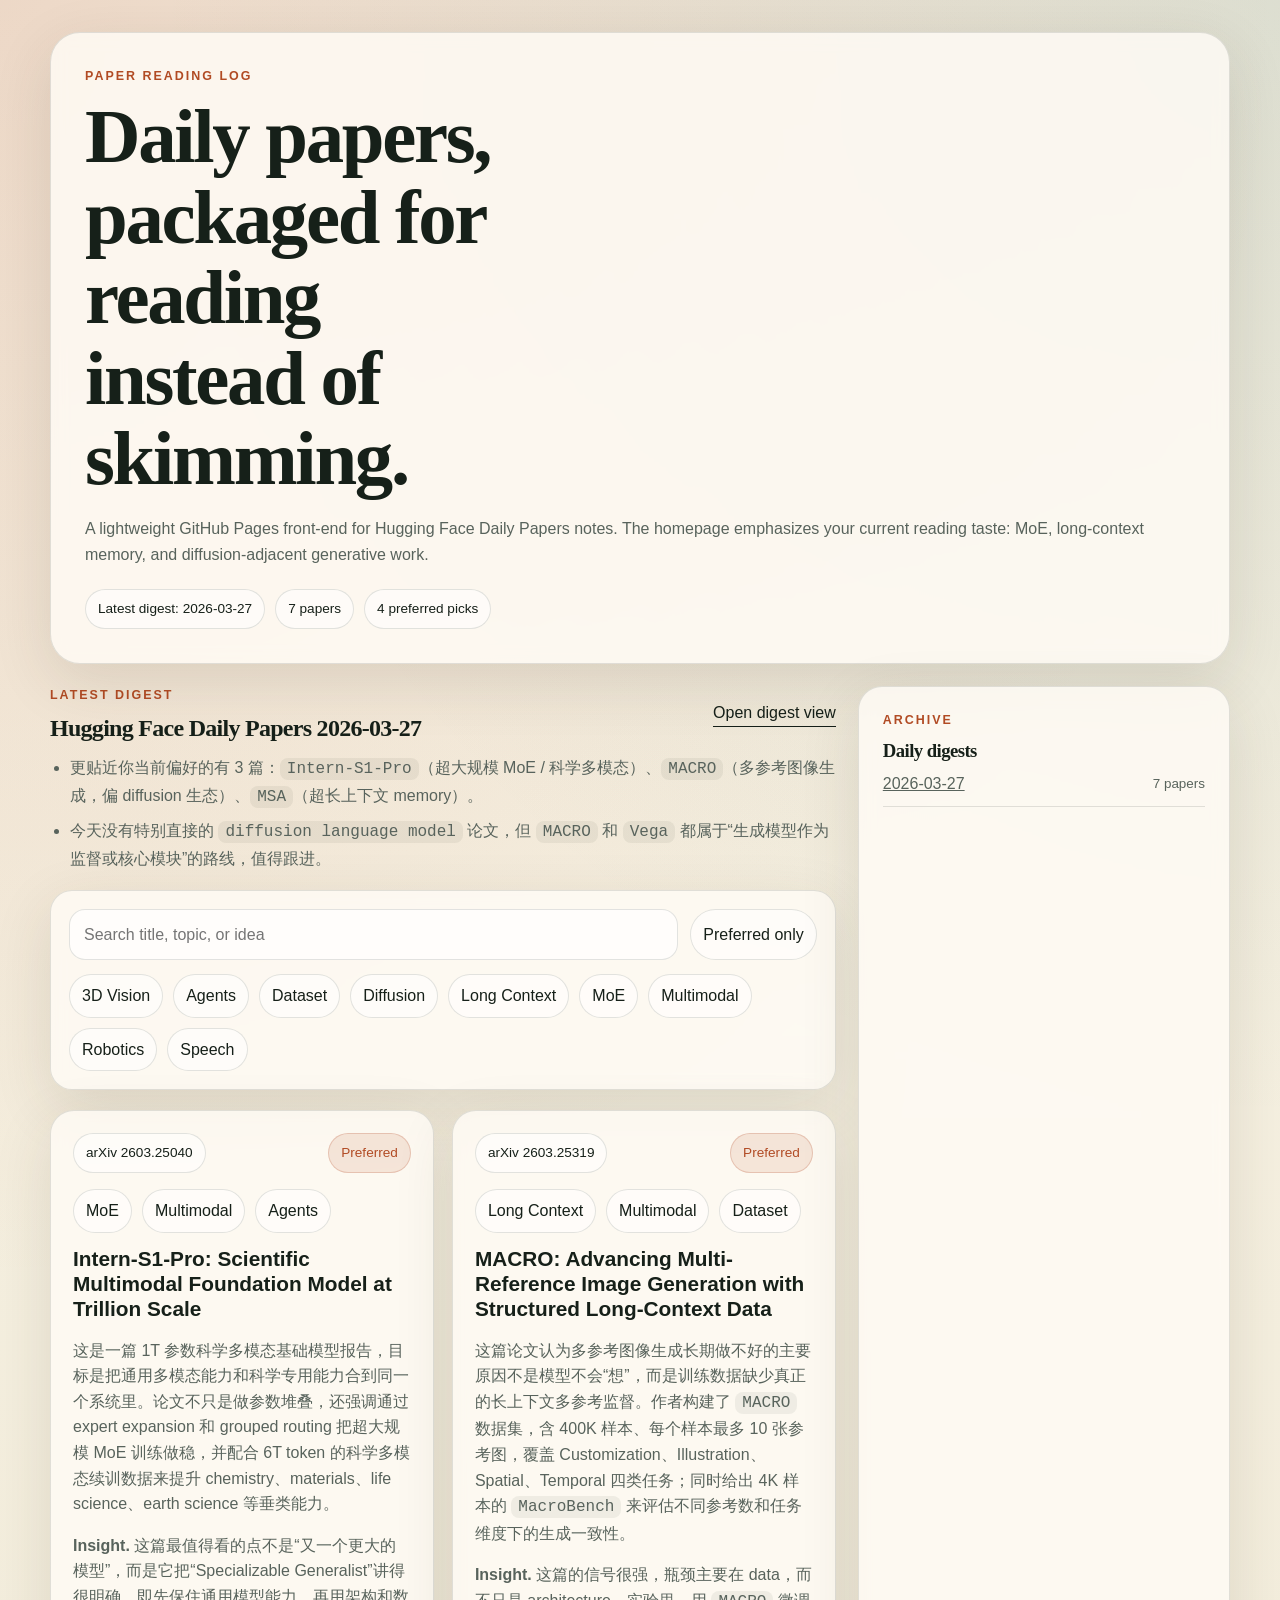
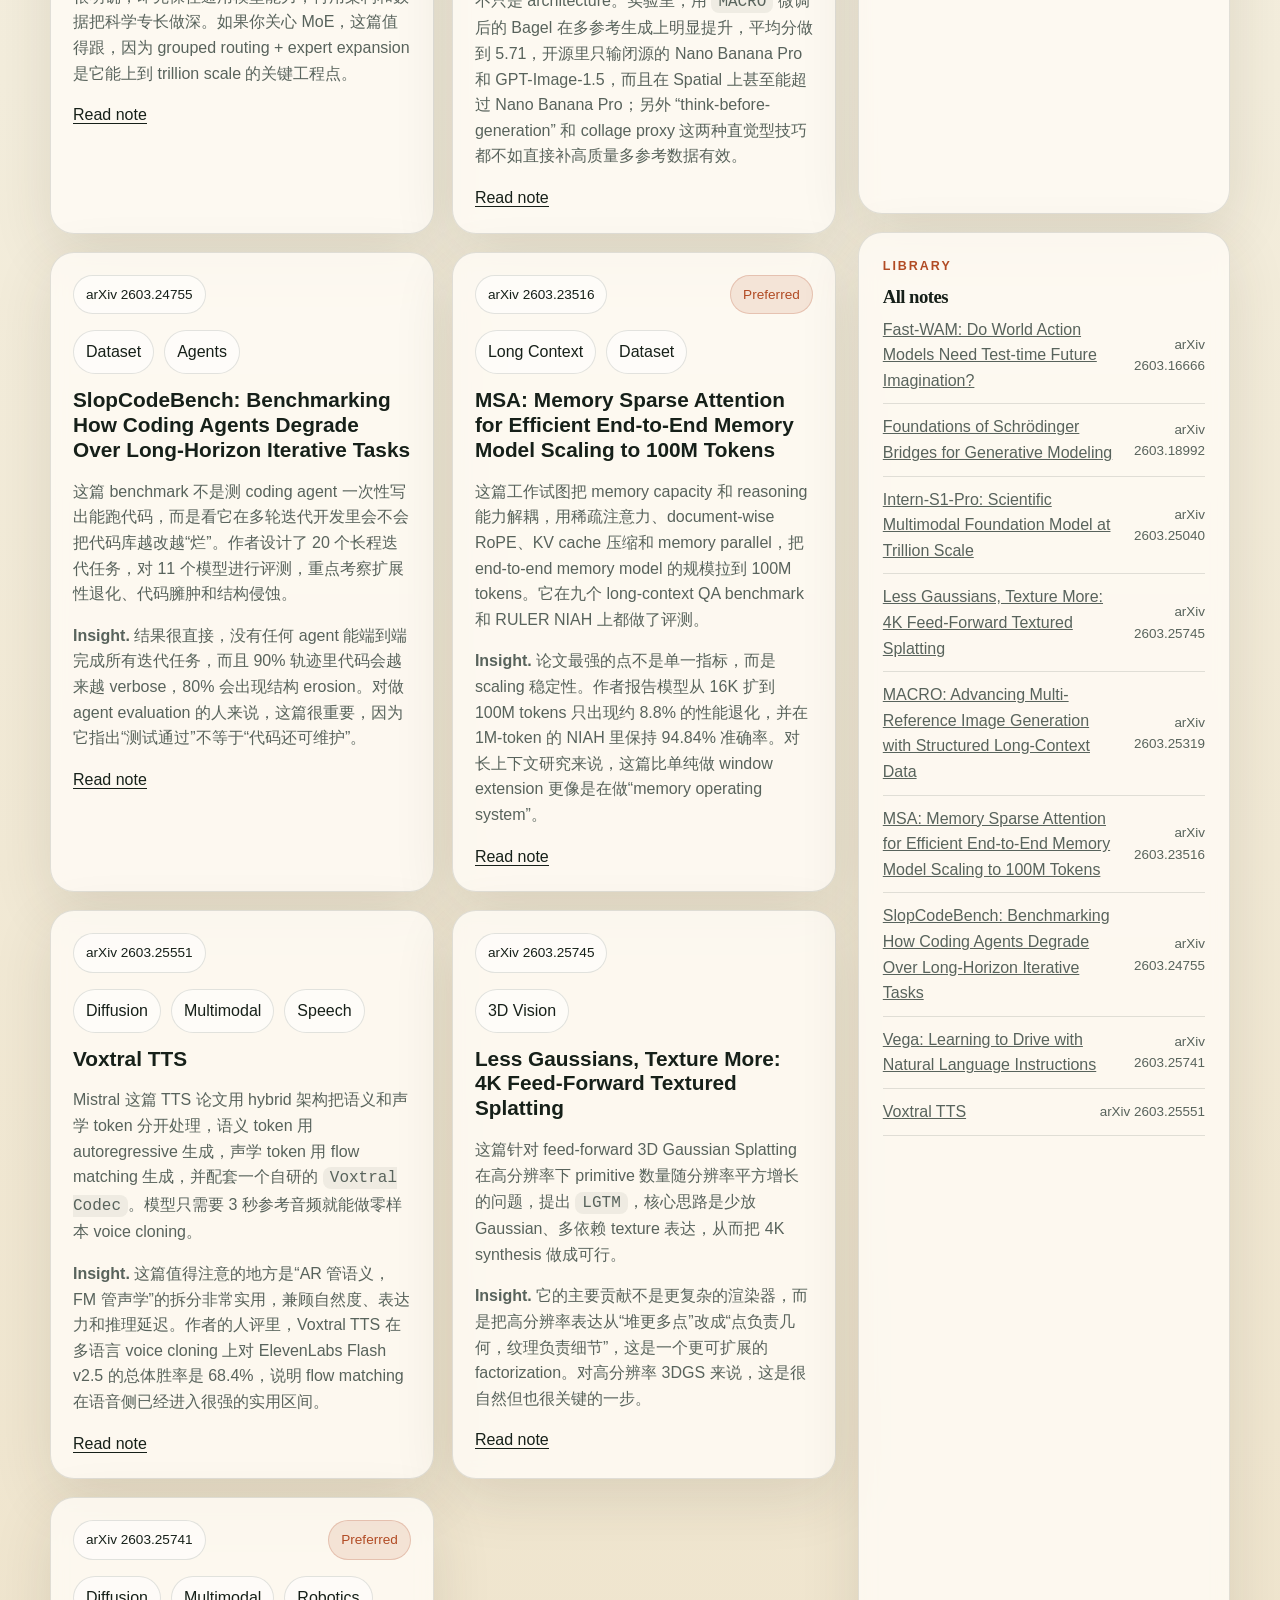
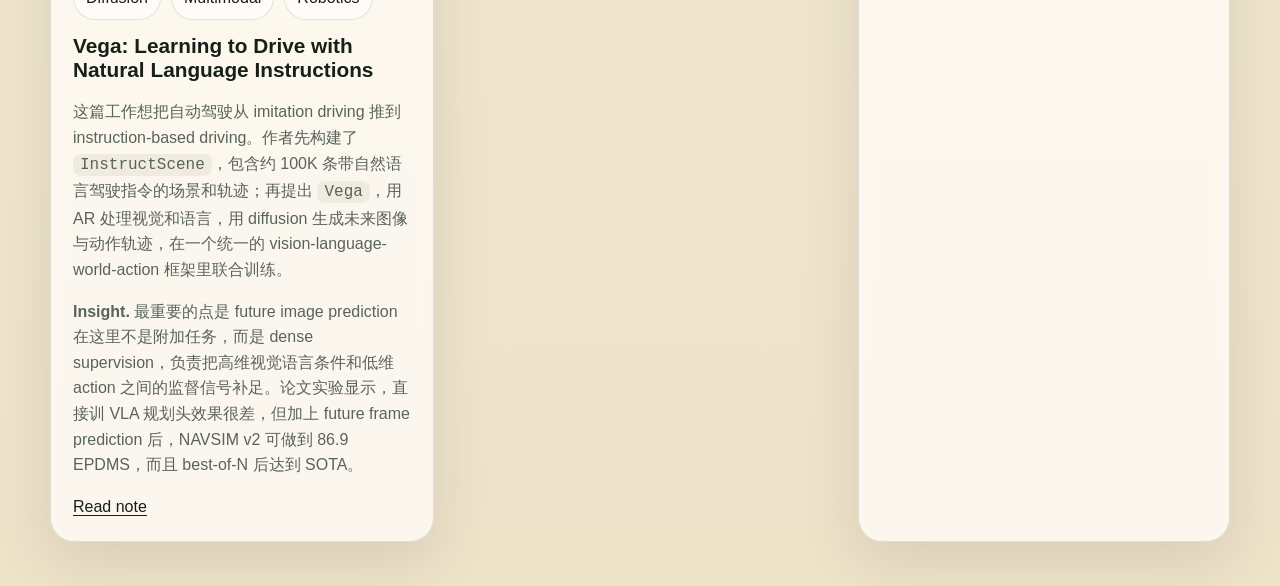
==== docs/index.html @ b505c71f "Add daily paper reader site and notes" ====
<!doctype html>
<html lang="zh-Hans">
  <head>
    <meta charset="utf-8">
    <meta name="viewport" content="width=device-width, initial-scale=1">
    <title>Paper Reading</title>
    <meta name="description" content="Daily paper reading digest and note library">
    <link rel="stylesheet" href="./styles.css">
  </head>
  <body>
    
    <div class="page-shell">
      <header class="hero">
        <p class="eyebrow">Paper Reading Log</p>
        <h1>Daily papers, packaged for reading instead of skimming.</h1>
        <p class="hero-copy">A lightweight GitHub Pages front-end for Hugging Face Daily Papers notes. The homepage emphasizes your current reading taste: MoE, long-context memory, and diffusion-adjacent generative work.</p>
        <div class="hero-meta">
          <span>Latest digest: 2026-03-27</span>
          <span>7 papers</span>
          <span>4 preferred picks</span>
        </div>
      </header>

      <main class="layout">
        <section class="main-column">
          <div class="section-head">
            <div>
              <p class="eyebrow">Latest Digest</p>
              <h2>Hugging Face Daily Papers 2026-03-27</h2>
            </div>
            <a class="ghost-link" href="./daily/2026-03-27.html">Open digest view</a>
          </div>
          <ul class="highlight-list"><li>更贴近你当前偏好的有 3 篇：<code>Intern-S1-Pro</code>（超大规模 MoE / 科学多模态）、<code>MACRO</code>（多参考图像生成，偏 diffusion 生态）、<code>MSA</code>（超长上下文 memory）。</li>
<li>今天没有特别直接的 <code>diffusion language model</code> 论文，但 <code>MACRO</code> 和 <code>Vega</code> 都属于“生成模型作为监督或核心模块”的路线，值得跟进。</li></ul>

          <section class="filter-panel">
            <div class="search-row">
              <input id="paper-search" class="search-input" type="search" placeholder="Search title, topic, or idea">
              <button id="preferred-toggle" class="filter-toggle" type="button">Preferred only</button>
            </div>
            <div class="topic-filter-row"><button class="topic-pill" data-tag="3D Vision" type="button">3D Vision</button><button class="topic-pill" data-tag="Agents" type="button">Agents</button><button class="topic-pill" data-tag="Dataset" type="button">Dataset</button><button class="topic-pill" data-tag="Diffusion" type="button">Diffusion</button><button class="topic-pill" data-tag="Long Context" type="button">Long Context</button><button class="topic-pill" data-tag="MoE" type="button">MoE</button><button class="topic-pill" data-tag="Multimodal" type="button">Multimodal</button><button class="topic-pill" data-tag="Robotics" type="button">Robotics</button><button class="topic-pill" data-tag="Speech" type="button">Speech</button></div>
          </section>

          <div id="paper-grid" class="card-grid">
            
    <article class="paper-card" data-title="intern-s1-pro: scientific multimodal foundation model at trillion scale" data-tags="moe,multimodal,agents" data-preferred="true">
      <div class="card-top">
        <span class="paper-id">arXiv 2603.25040</span>
        <span class="badge badge-accent">Preferred</span>
      </div>
      <div class="topic-row"><span class="topic-pill" data-tag="MoE">MoE</span><span class="topic-pill" data-tag="Multimodal">Multimodal</span><span class="topic-pill" data-tag="Agents">Agents</span></div>
      <h2><a href="./papers/intern-s1-pro-scientific-multimodal-foundation-model-at-trillion-scale.html">Intern-S1-Pro: Scientific Multimodal Foundation Model at Trillion Scale</a></h2>
      <p class="summary">这是一篇 1T 参数科学多模态基础模型报告，目标是把通用多模态能力和科学专用能力合到同一个系统里。论文不只是做参数堆叠，还强调通过 expert expansion 和 grouped routing 把超大规模 MoE 训练做稳，并配合 6T token 的科学多模态续训数据来提升 chemistry、materials、life science、earth science 等垂类能力。</p>
      <p class="insight"><strong>Insight.</strong> 这篇最值得看的点不是“又一个更大的模型”，而是它把“Specializable Generalist”讲得很明确，即先保住通用模型能力，再用架构和数据把科学专长做深。如果你关心 MoE，这篇值得跟，因为 grouped routing + expert expansion 是它能上到 trillion scale 的关键工程点。</p>
      <a class="card-link" href="./papers/intern-s1-pro-scientific-multimodal-foundation-model-at-trillion-scale.html">Read note</a>
    </article>
    
    <article class="paper-card" data-title="macro: advancing multi-reference image generation with structured long-context data" data-tags="long context,multimodal,dataset" data-preferred="true">
      <div class="card-top">
        <span class="paper-id">arXiv 2603.25319</span>
        <span class="badge badge-accent">Preferred</span>
      </div>
      <div class="topic-row"><span class="topic-pill" data-tag="Long Context">Long Context</span><span class="topic-pill" data-tag="Multimodal">Multimodal</span><span class="topic-pill" data-tag="Dataset">Dataset</span></div>
      <h2><a href="./papers/macro-advancing-multi-reference-image-generation-with-structured-long-context-data.html">MACRO: Advancing Multi-Reference Image Generation with Structured Long-Context Data</a></h2>
      <p class="summary">这篇论文认为多参考图像生成长期做不好的主要原因不是模型不会“想”，而是训练数据缺少真正的长上下文多参考监督。作者构建了 <code>MACRO</code> 数据集，含 400K 样本、每个样本最多 10 张参考图，覆盖 Customization、Illustration、Spatial、Temporal 四类任务；同时给出 4K 样本的 <code>MacroBench</code> 来评估不同参考数和任务维度下的生成一致性。</p>
      <p class="insight"><strong>Insight.</strong> 这篇的信号很强，瓶颈主要在 data，而不只是 architecture。实验里，用 <code>MACRO</code> 微调后的 Bagel 在多参考生成上明显提升，平均分做到 5.71，开源里只输闭源的 Nano Banana Pro 和 GPT-Image-1.5，而且在 Spatial 上甚至能超过 Nano Banana Pro；另外 “think-before-generation” 和 collage proxy 这两种直觉型技巧都不如直接补高质量多参考数据有效。</p>
      <a class="card-link" href="./papers/macro-advancing-multi-reference-image-generation-with-structured-long-context-data.html">Read note</a>
    </article>
    
    <article class="paper-card" data-title="slopcodebench: benchmarking how coding agents degrade over long-horizon iterative tasks" data-tags="dataset,agents" data-preferred="false">
      <div class="card-top">
        <span class="paper-id">arXiv 2603.24755</span>
        
      </div>
      <div class="topic-row"><span class="topic-pill" data-tag="Dataset">Dataset</span><span class="topic-pill" data-tag="Agents">Agents</span></div>
      <h2><a href="./papers/slopcodebench-benchmarking-how-coding-agents-degrade-over-long-horizon-iterative-tasks.html">SlopCodeBench: Benchmarking How Coding Agents Degrade Over Long-Horizon Iterative Tasks</a></h2>
      <p class="summary">这篇 benchmark 不是测 coding agent 一次性写出能跑代码，而是看它在多轮迭代开发里会不会把代码库越改越“烂”。作者设计了 20 个长程迭代任务，对 11 个模型进行评测，重点考察扩展性退化、代码臃肿和结构侵蚀。</p>
      <p class="insight"><strong>Insight.</strong> 结果很直接，没有任何 agent 能端到端完成所有迭代任务，而且 90% 轨迹里代码会越来越 verbose，80% 会出现结构 erosion。对做 agent evaluation 的人来说，这篇很重要，因为它指出“测试通过”不等于“代码还可维护”。</p>
      <a class="card-link" href="./papers/slopcodebench-benchmarking-how-coding-agents-degrade-over-long-horizon-iterative-tasks.html">Read note</a>
    </article>
    
    <article class="paper-card" data-title="msa: memory sparse attention for efficient end-to-end memory model scaling to 100m tokens" data-tags="long context,dataset" data-preferred="true">
      <div class="card-top">
        <span class="paper-id">arXiv 2603.23516</span>
        <span class="badge badge-accent">Preferred</span>
      </div>
      <div class="topic-row"><span class="topic-pill" data-tag="Long Context">Long Context</span><span class="topic-pill" data-tag="Dataset">Dataset</span></div>
      <h2><a href="./papers/msa-memory-sparse-attention-for-efficient-end-to-end-memory-model-scaling-to-100m-tokens.html">MSA: Memory Sparse Attention for Efficient End-to-End Memory Model Scaling to 100M Tokens</a></h2>
      <p class="summary">这篇工作试图把 memory capacity 和 reasoning 能力解耦，用稀疏注意力、document-wise RoPE、KV cache 压缩和 memory parallel，把 end-to-end memory model 的规模拉到 100M tokens。它在九个 long-context QA benchmark 和 RULER NIAH 上都做了评测。</p>
      <p class="insight"><strong>Insight.</strong> 论文最强的点不是单一指标，而是 scaling 稳定性。作者报告模型从 16K 扩到 100M tokens 只出现约 8.8% 的性能退化，并在 1M-token 的 NIAH 里保持 94.84% 准确率。对长上下文研究来说，这篇比单纯做 window extension 更像是在做“memory operating system”。</p>
      <a class="card-link" href="./papers/msa-memory-sparse-attention-for-efficient-end-to-end-memory-model-scaling-to-100m-tokens.html">Read note</a>
    </article>
    
    <article class="paper-card" data-title="voxtral tts" data-tags="diffusion,multimodal,speech" data-preferred="false">
      <div class="card-top">
        <span class="paper-id">arXiv 2603.25551</span>
        
      </div>
      <div class="topic-row"><span class="topic-pill" data-tag="Diffusion">Diffusion</span><span class="topic-pill" data-tag="Multimodal">Multimodal</span><span class="topic-pill" data-tag="Speech">Speech</span></div>
      <h2><a href="./papers/voxtral-tts.html">Voxtral TTS</a></h2>
      <p class="summary">Mistral 这篇 TTS 论文用 hybrid 架构把语义和声学 token 分开处理，语义 token 用 autoregressive 生成，声学 token 用 flow matching 生成，并配套一个自研的 <code>Voxtral Codec</code>。模型只需要 3 秒参考音频就能做零样本 voice cloning。</p>
      <p class="insight"><strong>Insight.</strong> 这篇值得注意的地方是“AR 管语义，FM 管声学”的拆分非常实用，兼顾自然度、表达力和推理延迟。作者的人评里，Voxtral TTS 在多语言 voice cloning 上对 ElevenLabs Flash v2.5 的总体胜率是 68.4%，说明 flow matching 在语音侧已经进入很强的实用区间。</p>
      <a class="card-link" href="./papers/voxtral-tts.html">Read note</a>
    </article>
    
    <article class="paper-card" data-title="less gaussians, texture more: 4k feed-forward textured splatting" data-tags="3d vision" data-preferred="false">
      <div class="card-top">
        <span class="paper-id">arXiv 2603.25745</span>
        
      </div>
      <div class="topic-row"><span class="topic-pill" data-tag="3D Vision">3D Vision</span></div>
      <h2><a href="./papers/less-gaussians-texture-more-4k-feed-forward-textured-splatting.html">Less Gaussians, Texture More: 4K Feed-Forward Textured Splatting</a></h2>
      <p class="summary">这篇针对 feed-forward 3D Gaussian Splatting 在高分辨率下 primitive 数量随分辨率平方增长的问题，提出 <code>LGTM</code>，核心思路是少放 Gaussian、多依赖 texture 表达，从而把 4K synthesis 做成可行。</p>
      <p class="insight"><strong>Insight.</strong> 它的主要贡献不是更复杂的渲染器，而是把高分辨率表达从“堆更多点”改成“点负责几何，纹理负责细节”，这是一个更可扩展的 factorization。对高分辨率 3DGS 来说，这是很自然但也很关键的一步。</p>
      <a class="card-link" href="./papers/less-gaussians-texture-more-4k-feed-forward-textured-splatting.html">Read note</a>
    </article>
    
    <article class="paper-card" data-title="vega: learning to drive with natural language instructions" data-tags="diffusion,multimodal,robotics" data-preferred="true">
      <div class="card-top">
        <span class="paper-id">arXiv 2603.25741</span>
        <span class="badge badge-accent">Preferred</span>
      </div>
      <div class="topic-row"><span class="topic-pill" data-tag="Diffusion">Diffusion</span><span class="topic-pill" data-tag="Multimodal">Multimodal</span><span class="topic-pill" data-tag="Robotics">Robotics</span></div>
      <h2><a href="./papers/vega-learning-to-drive-with-natural-language-instructions.html">Vega: Learning to Drive with Natural Language Instructions</a></h2>
      <p class="summary">这篇工作想把自动驾驶从 imitation driving 推到 instruction-based driving。作者先构建了 <code>InstructScene</code>，包含约 100K 条带自然语言驾驶指令的场景和轨迹；再提出 <code>Vega</code>，用 AR 处理视觉和语言，用 diffusion 生成未来图像与动作轨迹，在一个统一的 vision-language-world-action 框架里联合训练。</p>
      <p class="insight"><strong>Insight.</strong> 最重要的点是 future image prediction 在这里不是附加任务，而是 dense supervision，负责把高维视觉语言条件和低维 action 之间的监督信号补足。论文实验显示，直接训 VLA 规划头效果很差，但加上 future frame prediction 后，NAVSIM v2 可做到 86.9 EPDMS，而且 best-of-N 后达到 SOTA。</p>
      <a class="card-link" href="./papers/vega-learning-to-drive-with-natural-language-instructions.html">Read note</a>
    </article>
    
          </div>
          <p id="empty-state" class="empty-state" hidden>No papers match the current filter.</p>
        </section>

        <aside class="side-column">
          <section class="side-panel">
            <p class="eyebrow">Archive</p>
            <h3>Daily digests</h3>
            <ul class="library-list"><li><a href="./daily/2026-03-27.html">2026-03-27</a><span>7 papers</span></li></ul>
          </section>
          <section class="side-panel">
            <p class="eyebrow">Library</p>
            <h3>All notes</h3>
            <ul class="library-list"><li><a href="./papers/fast-wam-do-world-action-models-need-test-time-future-imagination.html">Fast-WAM: Do World Action Models Need Test-time Future Imagination?</a><span>arXiv 2603.16666</span></li>
<li><a href="./papers/foundations-of-schr-dinger-bridges-for-generative-modeling.html">Foundations of Schrödinger Bridges for Generative Modeling</a><span>arXiv 2603.18992</span></li>
<li><a href="./papers/intern-s1-pro-scientific-multimodal-foundation-model-at-trillion-scale.html">Intern-S1-Pro: Scientific Multimodal Foundation Model at Trillion Scale</a><span>arXiv 2603.25040</span></li>
<li><a href="./papers/less-gaussians-texture-more-4k-feed-forward-textured-splatting.html">Less Gaussians, Texture More: 4K Feed-Forward Textured Splatting</a><span>arXiv 2603.25745</span></li>
<li><a href="./papers/macro-advancing-multi-reference-image-generation-with-structured-long-context-data.html">MACRO: Advancing Multi-Reference Image Generation with Structured Long-Context Data</a><span>arXiv 2603.25319</span></li>
<li><a href="./papers/msa-memory-sparse-attention-for-efficient-end-to-end-memory-model-scaling-to-100m-tokens.html">MSA: Memory Sparse Attention for Efficient End-to-End Memory Model Scaling to 100M Tokens</a><span>arXiv 2603.23516</span></li>
<li><a href="./papers/slopcodebench-benchmarking-how-coding-agents-degrade-over-long-horizon-iterative-tasks.html">SlopCodeBench: Benchmarking How Coding Agents Degrade Over Long-Horizon Iterative Tasks</a><span>arXiv 2603.24755</span></li>
<li><a href="./papers/vega-learning-to-drive-with-natural-language-instructions.html">Vega: Learning to Drive with Natural Language Instructions</a><span>arXiv 2603.25741</span></li>
<li><a href="./papers/voxtral-tts.html">Voxtral TTS</a><span>arXiv 2603.25551</span></li></ul>
          </section>
        </aside>
      </main>
    </div>
    
    <script src="./app.js"></script>
  </body>
</html>
---- docs/styles.css ----
:root {
  --paper: #f3eddc;
  --paper-deep: #e6dbc0;
  --paper-dark: #d7c8a6;
  --ink: #162019;
  --muted: #58635c;
  --accent: #b14b24;
  --accent-2: #25513f;
  --accent-soft: rgba(177, 75, 36, 0.12);
  --line: rgba(22, 32, 25, 0.12);
  --card: rgba(255, 252, 246, 0.82);
  --shadow: 0 18px 60px rgba(55, 47, 33, 0.12);
}

* {
  box-sizing: border-box;
}

html {
  min-height: 100%;
  background:
    radial-gradient(circle at top left, rgba(177, 75, 36, 0.16), transparent 32%),
    radial-gradient(circle at top right, rgba(37, 81, 63, 0.13), transparent 28%),
    linear-gradient(180deg, #f8f3e6 0%, var(--paper) 44%, #eee2c9 100%);
}

body {
  margin: 0;
  color: var(--ink);
  font-family: "Avenir Next", "Segoe UI", sans-serif;
  line-height: 1.6;
}

a {
  color: inherit;
}

.page-shell {
  width: min(1180px, calc(100% - 32px));
  margin: 0 auto;
  padding: 32px 0 64px;
}

.hero,
.note-page,
.digest-head,
.side-panel,
.paper-card,
.filter-panel {
  background: var(--card);
  border: 1px solid var(--line);
  box-shadow: var(--shadow);
  backdrop-filter: blur(8px);
}

.hero,
.digest-head {
  border-radius: 30px;
  padding: 34px;
}

.hero h1,
.note-page h1,
.digest-head h1,
.section-head h2,
.side-panel h3 {
  margin: 0;
  font-family: "Iowan Old Style", "Palatino Linotype", "Book Antiqua", Georgia, serif;
  line-height: 1.05;
  letter-spacing: -0.03em;
}

.hero h1 {
  max-width: 11ch;
  font-size: clamp(2.7rem, 6vw, 5.5rem);
}

.hero-copy,
.summary,
.insight,
.content-block p,
.highlight-list,
.library-list,
.empty-state {
  color: var(--muted);
}

.eyebrow {
  margin: 0 0 10px;
  text-transform: uppercase;
  letter-spacing: 0.16em;
  font-size: 0.78rem;
  color: var(--accent);
  font-weight: 700;
}

.hero-meta,
.topic-row,
.topic-filter-row {
  display: flex;
  flex-wrap: wrap;
  gap: 10px;
}

.hero-meta {
  margin-top: 22px;
}

.hero-meta span,
.paper-id,
.badge,
.topic-pill,
.filter-toggle {
  display: inline-flex;
  align-items: center;
  justify-content: center;
  border-radius: 999px;
  padding: 8px 12px;
  border: 1px solid var(--line);
  background: rgba(255, 255, 255, 0.58);
  font-size: 0.85rem;
}

.topic-pill,
.filter-toggle {
  cursor: pointer;
  font: inherit;
  color: inherit;
}

.badge-accent,
.topic-pill.is-active,
.filter-toggle.is-active {
  background: var(--accent-soft);
  color: var(--accent);
  border-color: rgba(177, 75, 36, 0.22);
}

.layout {
  display: grid;
  grid-template-columns: minmax(0, 1.9fr) minmax(290px, 0.9fr);
  gap: 22px;
  margin-top: 22px;
}

.main-column {
  min-width: 0;
}

.section-head,
.card-top,
.top-nav,
.library-list li,
.search-row {
  display: flex;
  align-items: center;
  justify-content: space-between;
  gap: 12px;
}

.section-head {
  margin-bottom: 14px;
}

.ghost-link,
.card-link,
.top-nav a {
  text-decoration: none;
  border-bottom: 1px solid currentColor;
}

.highlight-list,
.library-list {
  margin: 0;
  padding-left: 20px;
}

.highlight-list li + li {
  margin-top: 8px;
}

.filter-panel {
  margin-top: 18px;
  border-radius: 22px;
  padding: 18px;
}

.search-row {
  align-items: stretch;
}

.search-input {
  flex: 1;
  min-width: 0;
  border-radius: 16px;
  border: 1px solid var(--line);
  padding: 12px 14px;
  font: inherit;
  color: var(--ink);
  background: rgba(255, 255, 255, 0.7);
}

.search-input:focus {
  outline: 2px solid rgba(177, 75, 36, 0.18);
  outline-offset: 1px;
}

.topic-filter-row {
  margin-top: 14px;
}

.card-grid {
  display: grid;
  grid-template-columns: repeat(auto-fit, minmax(260px, 1fr));
  gap: 18px;
  margin-top: 20px;
}

.paper-card {
  border-radius: 24px;
  padding: 22px;
}

.paper-card h2 {
  margin: 14px 0 10px;
  font-size: 1.3rem;
  line-height: 1.2;
}

.paper-card h2 a {
  text-decoration: none;
}

.paper-card code,
.note-page code,
.highlight-list code {
  font-family: "SFMono-Regular", "Menlo", monospace;
  background: rgba(22, 32, 25, 0.06);
  border-radius: 8px;
  padding: 2px 7px;
}

.side-column {
  display: grid;
  gap: 18px;
}

.side-panel {
  border-radius: 24px;
  padding: 24px;
}

.library-list {
  list-style: none;
  padding: 0;
}

.library-list li {
  padding: 10px 0;
  border-bottom: 1px solid var(--line);
}

.library-list li span {
  color: var(--muted);
  font-size: 0.84rem;
  text-align: right;
}

.note-shell {
  max-width: 920px;
}

.top-nav {
  margin-bottom: 14px;
}

.note-page {
  border-radius: 30px;
  padding: 34px;
}

.topic-row {
  margin: 16px 0 0;
}

.topic-row-large {
  margin-top: 18px;
}

.meta-grid {
  display: grid;
  grid-template-columns: repeat(auto-fit, minmax(200px, 1fr));
  gap: 14px;
  margin: 22px 0 28px;
}

.meta-grid div {
  padding: 14px 16px;
  border-radius: 18px;
  border: 1px solid var(--line);
  background: rgba(255, 255, 255, 0.48);
}

.meta-grid span {
  display: block;
  color: var(--muted);
  font-size: 0.8rem;
  margin-bottom: 6px;
  text-transform: uppercase;
  letter-spacing: 0.08em;
}

.content-block + .content-block {
  margin-top: 24px;
}

.content-block h2 {
  margin-bottom: 12px;
  font-family: "Iowan Old Style", "Palatino Linotype", serif;
}

.empty-state {
  margin: 18px 0 0;
  padding: 14px 16px;
  border-radius: 16px;
  background: rgba(255, 255, 255, 0.46);
  border: 1px dashed var(--line);
}

[hidden] {
  display: none !important;
}

@media (max-width: 900px) {
  .layout {
    grid-template-columns: 1fr;
  }

  .page-shell {
    width: min(100% - 20px, 1180px);
  }

  .hero,
  .digest-head,
  .note-page {
    padding: 24px;
    border-radius: 22px;
  }

  .search-row {
    flex-direction: column;
  }
}
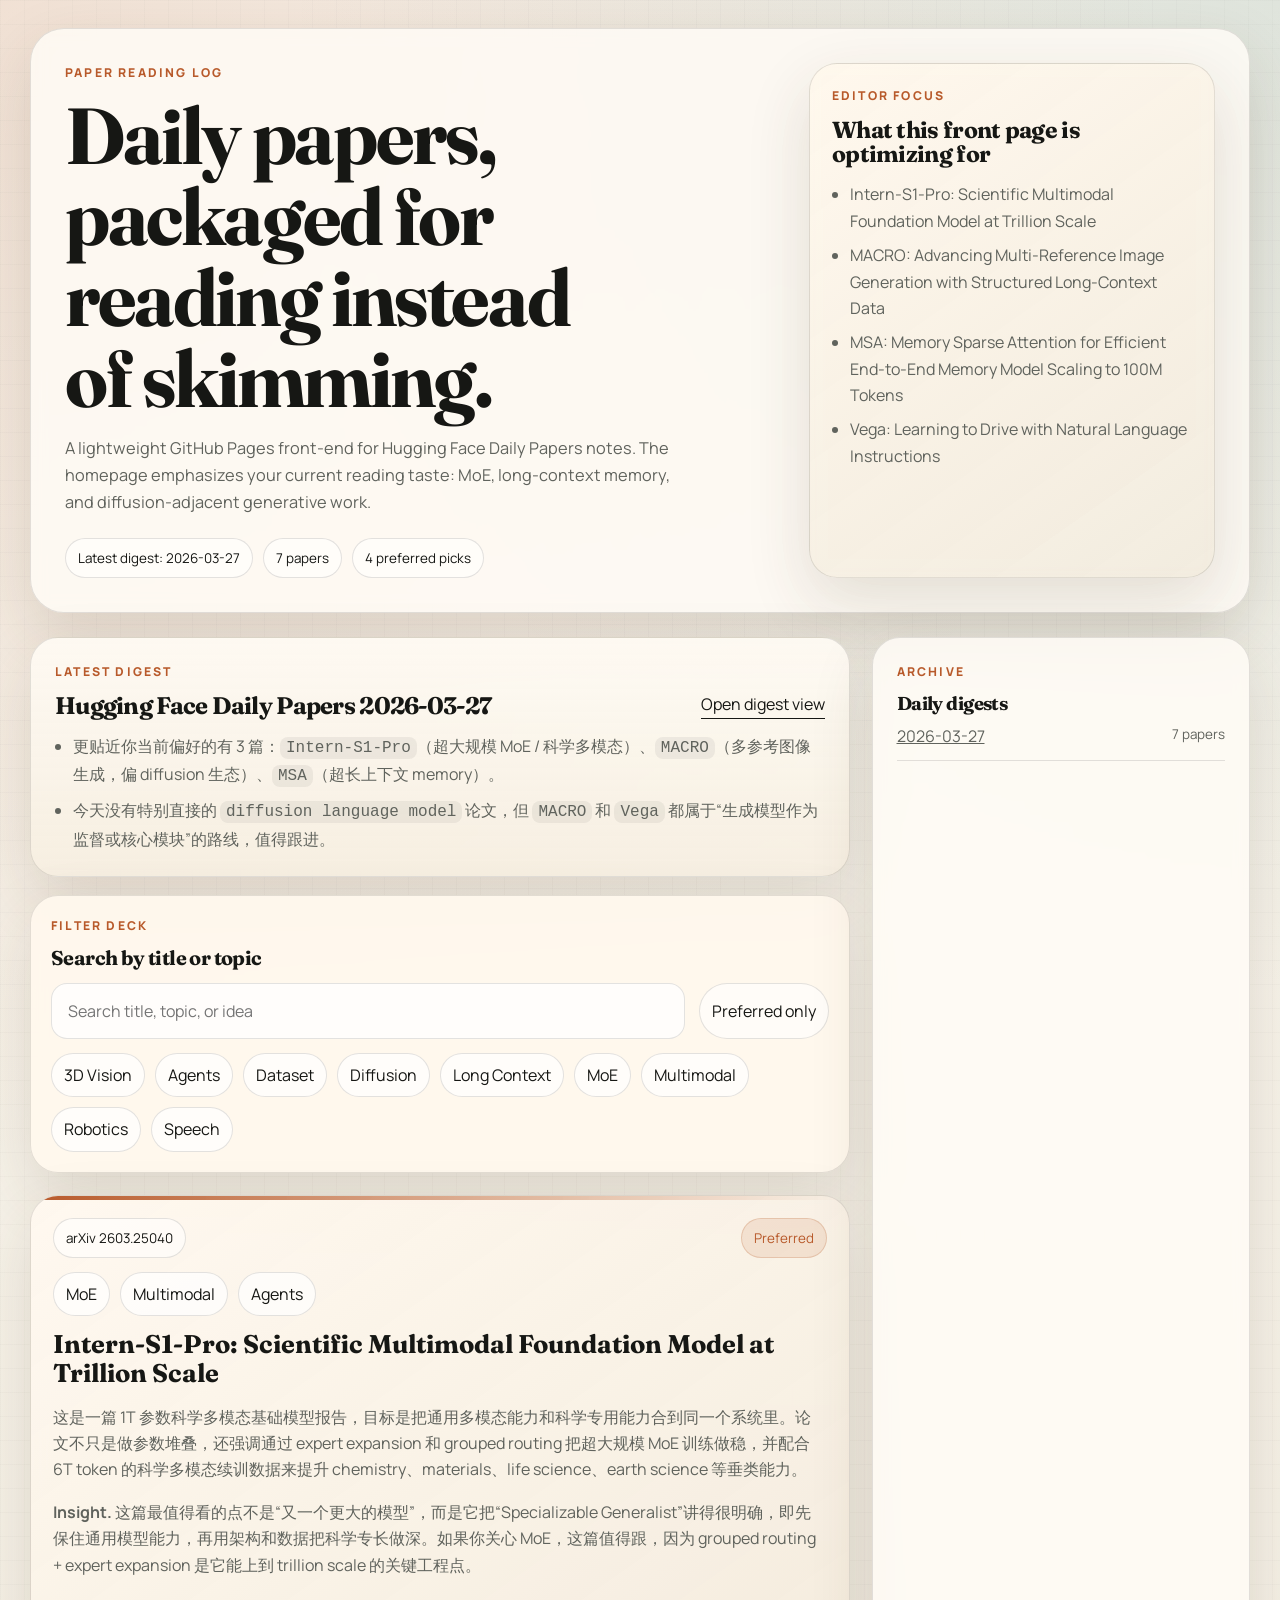
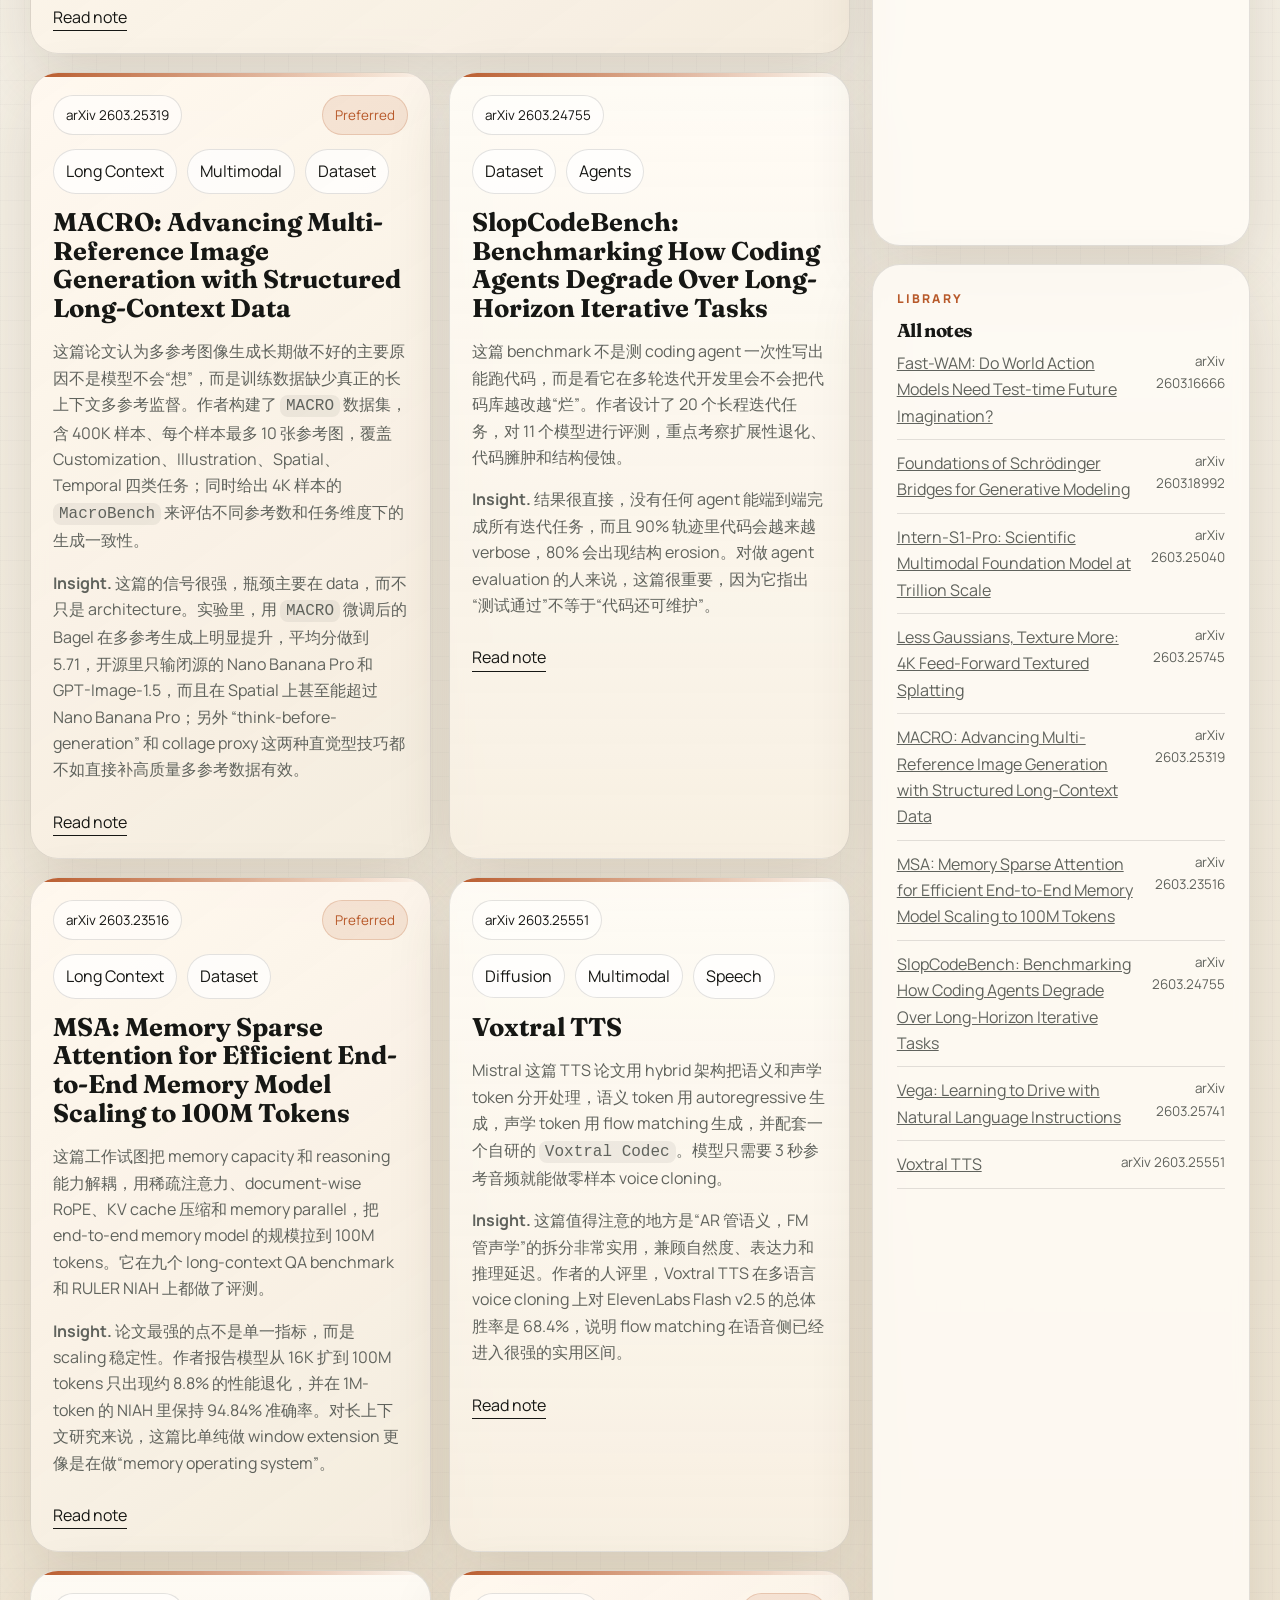
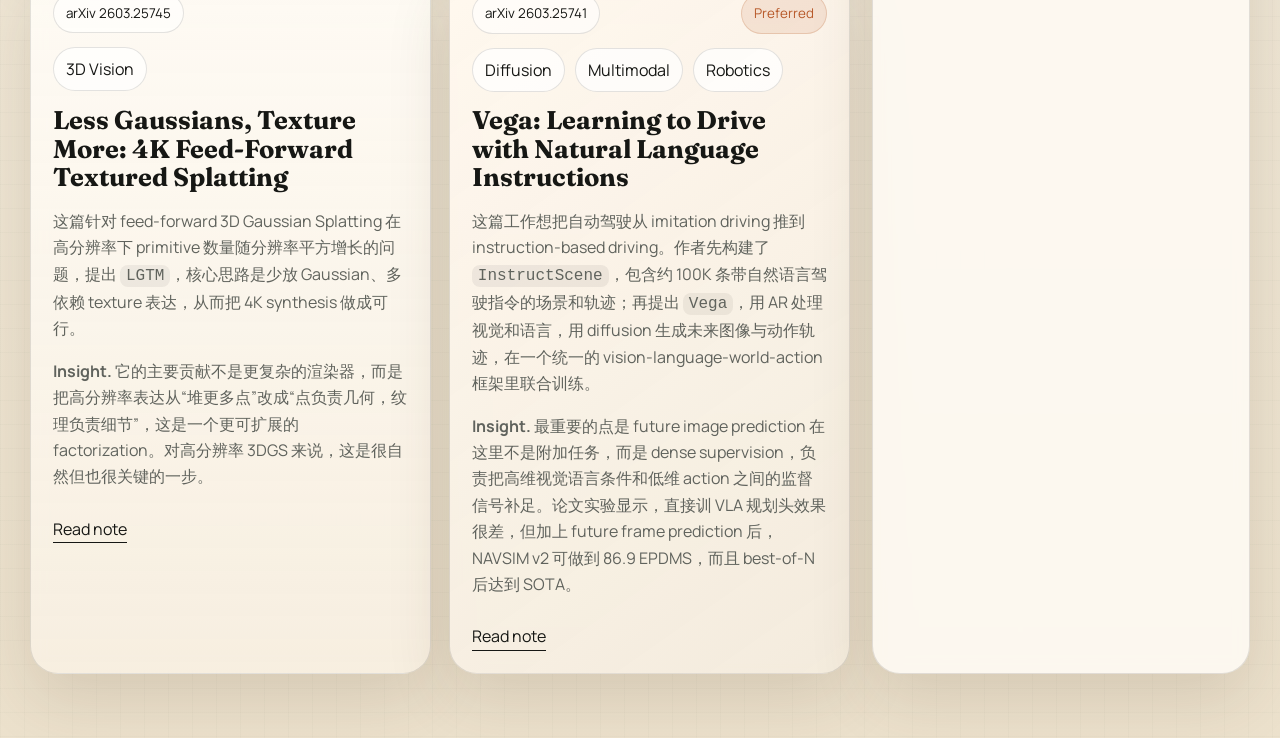
==== commit 18f9663c: "Polish reader visual design" ====
--- a/docs/index.html
+++ b/docs/index.html
@@ -5,35 +5,57 @@
     <meta name="viewport" content="width=device-width, initial-scale=1">
     <title>Paper Reading</title>
     <meta name="description" content="Daily paper reading digest and note library">
+    <link rel="preconnect" href="https://fonts.googleapis.com">
+    <link rel="preconnect" href="https://fonts.gstatic.com" crossorigin>
+    <link href="https://fonts.googleapis.com/css2?family=Fraunces:opsz,wght@9..144,500;9..144,700&family=Manrope:wght@400;500;600;700;800&display=swap" rel="stylesheet">
     <link rel="stylesheet" href="./styles.css">
   </head>
   <body>
     
     <div class="page-shell">
       <header class="hero">
-        <p class="eyebrow">Paper Reading Log</p>
-        <h1>Daily papers, packaged for reading instead of skimming.</h1>
-        <p class="hero-copy">A lightweight GitHub Pages front-end for Hugging Face Daily Papers notes. The homepage emphasizes your current reading taste: MoE, long-context memory, and diffusion-adjacent generative work.</p>
-        <div class="hero-meta">
-          <span>Latest digest: 2026-03-27</span>
-          <span>7 papers</span>
-          <span>4 preferred picks</span>
+        <div class="hero-grid">
+          <section class="hero-copy-block">
+            <p class="eyebrow">Paper Reading Log</p>
+            <h1>Daily papers, packaged for reading instead of skimming.</h1>
+            <p class="hero-copy">A lightweight GitHub Pages front-end for Hugging Face Daily Papers notes. The homepage emphasizes your current reading taste: MoE, long-context memory, and diffusion-adjacent generative work.</p>
+            <div class="hero-meta">
+              <span>Latest digest: 2026-03-27</span>
+              <span>7 papers</span>
+              <span>4 preferred picks</span>
+            </div>
+          </section>
+          <aside class="hero-panel">
+            <p class="eyebrow">Editor Focus</p>
+            <h2>What this front page is optimizing for</h2>
+            <ul class="hero-list">
+              <li>Intern-S1-Pro: Scientific Multimodal Foundation Model at Trillion Scale</li><li>MACRO: Advancing Multi-Reference Image Generation with Structured Long-Context Data</li><li>MSA: Memory Sparse Attention for Efficient End-to-End Memory Model Scaling to 100M Tokens</li><li>Vega: Learning to Drive with Natural Language Instructions</li>
+            </ul>
+          </aside>
         </div>
       </header>
 
       <main class="layout">
         <section class="main-column">
-          <div class="section-head">
-            <div>
-              <p class="eyebrow">Latest Digest</p>
-              <h2>Hugging Face Daily Papers 2026-03-27</h2>
+          <section class="digest-ribbon">
+            <div class="section-head">
+              <div>
+                <p class="eyebrow">Latest Digest</p>
+                <h2>Hugging Face Daily Papers 2026-03-27</h2>
+              </div>
+              <a class="ghost-link" href="./daily/2026-03-27.html">Open digest view</a>
             </div>
-            <a class="ghost-link" href="./daily/2026-03-27.html">Open digest view</a>
-          </div>
-          <ul class="highlight-list"><li>更贴近你当前偏好的有 3 篇：<code>Intern-S1-Pro</code>（超大规模 MoE / 科学多模态）、<code>MACRO</code>（多参考图像生成，偏 diffusion 生态）、<code>MSA</code>（超长上下文 memory）。</li>
+            <ul class="highlight-list"><li>更贴近你当前偏好的有 3 篇：<code>Intern-S1-Pro</code>（超大规模 MoE / 科学多模态）、<code>MACRO</code>（多参考图像生成，偏 diffusion 生态）、<code>MSA</code>（超长上下文 memory）。</li>
 <li>今天没有特别直接的 <code>diffusion language model</code> 论文，但 <code>MACRO</code> 和 <code>Vega</code> 都属于“生成模型作为监督或核心模块”的路线，值得跟进。</li></ul>
+          </section>
 
           <section class="filter-panel">
+            <div class="filter-head">
+              <div>
+                <p class="eyebrow">Filter Deck</p>
+                <h3>Search by title or topic</h3>
+              </div>
+            </div>
             <div class="search-row">
               <input id="paper-search" class="search-input" type="search" placeholder="Search title, topic, or idea">
               <button id="preferred-toggle" class="filter-toggle" type="button">Preferred only</button>
@@ -43,7 +65,7 @@
 
           <div id="paper-grid" class="card-grid">
             
-    <article class="paper-card" data-title="intern-s1-pro: scientific multimodal foundation model at trillion scale" data-tags="moe,multimodal,agents" data-preferred="true">
+    <article class="paper-card is-preferred" data-title="intern-s1-pro: scientific multimodal foundation model at trillion scale" data-tags="moe,multimodal,agents" data-preferred="true">
       <div class="card-top">
         <span class="paper-id">arXiv 2603.25040</span>
         <span class="badge badge-accent">Preferred</span>
@@ -55,7 +77,7 @@
       <a class="card-link" href="./papers/intern-s1-pro-scientific-multimodal-foundation-model-at-trillion-scale.html">Read note</a>
     </article>
     
-    <article class="paper-card" data-title="macro: advancing multi-reference image generation with structured long-context data" data-tags="long context,multimodal,dataset" data-preferred="true">
+    <article class="paper-card is-preferred" data-title="macro: advancing multi-reference image generation with structured long-context data" data-tags="long context,multimodal,dataset" data-preferred="true">
       <div class="card-top">
         <span class="paper-id">arXiv 2603.25319</span>
         <span class="badge badge-accent">Preferred</span>
@@ -79,7 +101,7 @@
       <a class="card-link" href="./papers/slopcodebench-benchmarking-how-coding-agents-degrade-over-long-horizon-iterative-tasks.html">Read note</a>
     </article>
     
-    <article class="paper-card" data-title="msa: memory sparse attention for efficient end-to-end memory model scaling to 100m tokens" data-tags="long context,dataset" data-preferred="true">
+    <article class="paper-card is-preferred" data-title="msa: memory sparse attention for efficient end-to-end memory model scaling to 100m tokens" data-tags="long context,dataset" data-preferred="true">
       <div class="card-top">
         <span class="paper-id">arXiv 2603.23516</span>
         <span class="badge badge-accent">Preferred</span>
@@ -115,7 +137,7 @@
       <a class="card-link" href="./papers/less-gaussians-texture-more-4k-feed-forward-textured-splatting.html">Read note</a>
     </article>
     
-    <article class="paper-card" data-title="vega: learning to drive with natural language instructions" data-tags="diffusion,multimodal,robotics" data-preferred="true">
+    <article class="paper-card is-preferred" data-title="vega: learning to drive with natural language instructions" data-tags="diffusion,multimodal,robotics" data-preferred="true">
       <div class="card-top">
         <span class="paper-id">arXiv 2603.25741</span>
         <span class="badge badge-accent">Preferred</span>
--- a/docs/styles.css
+++ b/docs/styles.css
@@ -1,15 +1,14 @@
 :root {
-  --paper: #f3eddc;
-  --paper-deep: #e6dbc0;
-  --paper-dark: #d7c8a6;
-  --ink: #162019;
-  --muted: #58635c;
-  --accent: #b14b24;
-  --accent-2: #25513f;
-  --accent-soft: rgba(177, 75, 36, 0.12);
-  --line: rgba(22, 32, 25, 0.12);
-  --card: rgba(255, 252, 246, 0.82);
-  --shadow: 0 18px 60px rgba(55, 47, 33, 0.12);
+  --paper: #f3efe6;
+  --sand: #e6dcc5;
+  --line: rgba(31, 31, 26, 0.12);
+  --ink: #161714;
+  --muted: #60635d;
+  --accent: #b85a2b;
+  --forest: #1c5a4b;
+  --card: rgba(255, 252, 246, 0.84);
+  --card-strong: rgba(255, 248, 237, 0.94);
+  --shadow: 0 24px 64px rgba(69, 53, 28, 0.14);
 }
 
 * {
@@ -19,26 +18,34 @@
 html {
   min-height: 100%;
   background:
-    radial-gradient(circle at top left, rgba(177, 75, 36, 0.16), transparent 32%),
-    radial-gradient(circle at top right, rgba(37, 81, 63, 0.13), transparent 28%),
-    linear-gradient(180deg, #f8f3e6 0%, var(--paper) 44%, #eee2c9 100%);
+    radial-gradient(circle at 0% 0%, rgba(184, 90, 43, 0.14), transparent 28%),
+    radial-gradient(circle at 100% 0%, rgba(28, 90, 75, 0.12), transparent 24%),
+    linear-gradient(180deg, #faf7f0 0%, #f4efe4 46%, #ece1cc 100%);
 }
 
 body {
   margin: 0;
   color: var(--ink);
-  font-family: "Avenir Next", "Segoe UI", sans-serif;
-  line-height: 1.6;
+  font-family: "Manrope", "Avenir Next", sans-serif;
+  line-height: 1.65;
+  background-image:
+    linear-gradient(rgba(31, 31, 26, 0.02) 1px, transparent 1px),
+    linear-gradient(90deg, rgba(31, 31, 26, 0.02) 1px, transparent 1px);
+  background-size: 24px 24px;
 }
 
 a {
   color: inherit;
 }
 
+[hidden] {
+  display: none !important;
+}
+
 .page-shell {
-  width: min(1180px, calc(100% - 32px));
+  width: min(1220px, calc(100% - 32px));
   margin: 0 auto;
-  padding: 32px 0 64px;
+  padding: 28px 0 72px;
 }
 
 .hero,
@@ -46,7 +53,9 @@
 .digest-head,
 .side-panel,
 .paper-card,
-.filter-panel {
+.filter-panel,
+.digest-ribbon,
+.hero-panel {
   background: var(--card);
   border: 1px solid var(--line);
   box-shadow: var(--shadow);
@@ -54,44 +63,61 @@
 }
 
 .hero,
-.digest-head {
-  border-radius: 30px;
+.digest-head,
+.note-page {
+  border-radius: 34px;
   padding: 34px;
 }
 
+.eyebrow {
+  margin: 0 0 12px;
+  text-transform: uppercase;
+  letter-spacing: 0.18em;
+  font-size: 0.76rem;
+  color: var(--accent);
+  font-weight: 800;
+}
+
+.hero-grid,
+.search-row,
+.card-top,
+.top-nav,
+.library-list li,
+.section-head {
+  display: flex;
+  align-items: flex-start;
+  justify-content: space-between;
+  gap: 14px;
+}
+
+.hero-grid {
+  display: grid;
+  grid-template-columns: minmax(0, 1.6fr) minmax(280px, 0.9fr);
+  gap: 22px;
+}
+
 .hero h1,
+.digest-head h1,
 .note-page h1,
-.digest-head h1,
 .section-head h2,
+.filter-head h3,
+.hero-panel h2,
 .side-panel h3 {
   margin: 0;
-  font-family: "Iowan Old Style", "Palatino Linotype", "Book Antiqua", Georgia, serif;
-  line-height: 1.05;
+  font-family: "Fraunces", "Iowan Old Style", Georgia, serif;
   letter-spacing: -0.03em;
+  line-height: 1.02;
 }
 
 .hero h1 {
-  max-width: 11ch;
-  font-size: clamp(2.7rem, 6vw, 5.5rem);
-}
-
-.hero-copy,
-.summary,
-.insight,
-.content-block p,
-.highlight-list,
-.library-list,
-.empty-state {
+  max-width: 10.5ch;
+  font-size: clamp(3rem, 6.2vw, 6rem);
+}
+
+.hero-copy {
+  max-width: 62ch;
+  font-size: 1.02rem;
   color: var(--muted);
-}
-
-.eyebrow {
-  margin: 0 0 10px;
-  text-transform: uppercase;
-  letter-spacing: 0.16em;
-  font-size: 0.78rem;
-  color: var(--accent);
-  font-weight: 700;
 }
 
 .hero-meta,
@@ -117,8 +143,105 @@
   border-radius: 999px;
   padding: 8px 12px;
   border: 1px solid var(--line);
-  background: rgba(255, 255, 255, 0.58);
-  font-size: 0.85rem;
+  background: rgba(255, 255, 255, 0.56);
+  font-size: 0.84rem;
+}
+
+.hero-panel {
+  border-radius: 28px;
+  padding: 22px;
+  align-self: stretch;
+  background:
+    linear-gradient(145deg, rgba(255, 248, 236, 0.9), rgba(240, 233, 219, 0.85));
+}
+
+.hero-panel h2 {
+  margin-top: 2px;
+  font-size: 1.45rem;
+}
+
+.hero-list {
+  margin: 16px 0 0;
+  padding-left: 18px;
+  color: var(--muted);
+}
+
+.hero-list li + li {
+  margin-top: 8px;
+}
+
+.layout {
+  display: grid;
+  grid-template-columns: minmax(0, 1.95fr) minmax(290px, 0.9fr);
+  gap: 22px;
+  margin-top: 24px;
+}
+
+.main-column {
+  min-width: 0;
+}
+
+.digest-ribbon {
+  border-radius: 28px;
+  padding: 24px;
+  background:
+    linear-gradient(180deg, rgba(255, 251, 244, 0.92), rgba(246, 238, 224, 0.84));
+}
+
+.section-head {
+  align-items: flex-end;
+}
+
+.ghost-link,
+.card-link,
+.top-nav a {
+  text-decoration: none;
+  border-bottom: 1px solid currentColor;
+}
+
+.highlight-list {
+  margin: 14px 0 0;
+  padding-left: 18px;
+  color: var(--muted);
+}
+
+.highlight-list li + li {
+  margin-top: 8px;
+}
+
+.filter-panel {
+  margin-top: 18px;
+  border-radius: 28px;
+  padding: 20px;
+  background: var(--card-strong);
+}
+
+.filter-head {
+  margin-bottom: 14px;
+}
+
+.filter-head h3 {
+  font-size: 1.25rem;
+}
+
+.search-row {
+  align-items: stretch;
+}
+
+.search-input {
+  flex: 1;
+  min-width: 0;
+  border-radius: 16px;
+  border: 1px solid var(--line);
+  padding: 14px 16px;
+  font: inherit;
+  color: var(--ink);
+  background: rgba(255, 255, 255, 0.78);
+}
+
+.search-input:focus {
+  outline: 2px solid rgba(184, 90, 43, 0.18);
+  outline-offset: 2px;
 }
 
 .topic-pill,
@@ -131,78 +254,9 @@
 .badge-accent,
 .topic-pill.is-active,
 .filter-toggle.is-active {
-  background: var(--accent-soft);
+  background: rgba(184, 90, 43, 0.12);
   color: var(--accent);
-  border-color: rgba(177, 75, 36, 0.22);
-}
-
-.layout {
-  display: grid;
-  grid-template-columns: minmax(0, 1.9fr) minmax(290px, 0.9fr);
-  gap: 22px;
-  margin-top: 22px;
-}
-
-.main-column {
-  min-width: 0;
-}
-
-.section-head,
-.card-top,
-.top-nav,
-.library-list li,
-.search-row {
-  display: flex;
-  align-items: center;
-  justify-content: space-between;
-  gap: 12px;
-}
-
-.section-head {
-  margin-bottom: 14px;
-}
-
-.ghost-link,
-.card-link,
-.top-nav a {
-  text-decoration: none;
-  border-bottom: 1px solid currentColor;
-}
-
-.highlight-list,
-.library-list {
-  margin: 0;
-  padding-left: 20px;
-}
-
-.highlight-list li + li {
-  margin-top: 8px;
-}
-
-.filter-panel {
-  margin-top: 18px;
-  border-radius: 22px;
-  padding: 18px;
-}
-
-.search-row {
-  align-items: stretch;
-}
-
-.search-input {
-  flex: 1;
-  min-width: 0;
-  border-radius: 16px;
-  border: 1px solid var(--line);
-  padding: 12px 14px;
-  font: inherit;
-  color: var(--ink);
-  background: rgba(255, 255, 255, 0.7);
-}
-
-.search-input:focus {
-  outline: 2px solid rgba(177, 75, 36, 0.18);
-  outline-offset: 1px;
+  border-color: rgba(184, 90, 43, 0.22);
 }
 
 .topic-filter-row {
@@ -211,33 +265,82 @@
 
 .card-grid {
   display: grid;
-  grid-template-columns: repeat(auto-fit, minmax(260px, 1fr));
+  grid-template-columns: repeat(12, minmax(0, 1fr));
   gap: 18px;
-  margin-top: 20px;
+  margin-top: 22px;
 }
 
 .paper-card {
-  border-radius: 24px;
+  grid-column: span 6;
+  border-radius: 28px;
   padding: 22px;
+  position: relative;
+  overflow: hidden;
+  background:
+    linear-gradient(180deg, rgba(255, 252, 246, 0.94), rgba(249, 241, 228, 0.82));
+}
+
+.paper-card::before {
+  content: "";
+  position: absolute;
+  inset: 0 0 auto;
+  height: 4px;
+  background: linear-gradient(90deg, var(--accent), rgba(184, 90, 43, 0));
+}
+
+.paper-card.is-preferred {
+  background:
+    linear-gradient(145deg, rgba(255, 248, 239, 0.98), rgba(244, 236, 222, 0.92));
+}
+
+.paper-card.is-preferred:nth-of-type(1) {
+  grid-column: span 12;
 }
 
 .paper-card h2 {
   margin: 14px 0 10px;
-  font-size: 1.3rem;
-  line-height: 1.2;
+  font-family: "Fraunces", Georgia, serif;
+  font-size: clamp(1.25rem, 2vw, 1.7rem);
+  line-height: 1.12;
 }
 
 .paper-card h2 a {
   text-decoration: none;
+}
+
+.summary,
+.insight,
+.library-list,
+.empty-state,
+.content-block p,
+.meta-grid span {
+  color: var(--muted);
+}
+
+.summary {
+  margin-bottom: 12px;
+}
+
+.topic-row {
+  margin-top: 14px;
+}
+
+.topic-pill {
+  background: rgba(255, 255, 255, 0.72);
 }
 
 .paper-card code,
 .note-page code,
 .highlight-list code {
   font-family: "SFMono-Regular", "Menlo", monospace;
-  background: rgba(22, 32, 25, 0.06);
+  background: rgba(22, 23, 20, 0.06);
   border-radius: 8px;
-  padding: 2px 7px;
+  padding: 2px 6px;
+}
+
+.card-link {
+  display: inline-block;
+  margin-top: 10px;
 }
 
 .side-column {
@@ -246,13 +349,14 @@
 }
 
 .side-panel {
-  border-radius: 24px;
+  border-radius: 28px;
   padding: 24px;
 }
 
 .library-list {
   list-style: none;
   padding: 0;
+  margin: 0;
 }
 
 .library-list li {
@@ -261,89 +365,103 @@
 }
 
 .library-list li span {
-  color: var(--muted);
   font-size: 0.84rem;
   text-align: right;
 }
 
+.empty-state {
+  margin-top: 18px;
+  padding: 14px 16px;
+  border-radius: 16px;
+  border: 1px dashed var(--line);
+  background: rgba(255, 255, 255, 0.5);
+}
+
 .note-shell {
-  max-width: 920px;
+  max-width: 1020px;
 }
 
 .top-nav {
   margin-bottom: 14px;
 }
 
+.note-hero {
+  display: grid;
+  grid-template-columns: minmax(0, 1.3fr) minmax(260px, 0.7fr);
+  gap: 24px;
+  align-items: start;
+}
+
+.note-main h1 {
+  font-size: clamp(2.4rem, 5vw, 4.3rem);
+}
+
+.note-meta-rail .meta-grid {
+  margin: 0;
+  grid-template-columns: 1fr;
+}
+
 .note-page {
-  border-radius: 30px;
-  padding: 34px;
-}
-
-.topic-row {
-  margin: 16px 0 0;
-}
-
-.topic-row-large {
-  margin-top: 18px;
-}
-
-.meta-grid {
-  display: grid;
-  grid-template-columns: repeat(auto-fit, minmax(200px, 1fr));
-  gap: 14px;
-  margin: 22px 0 28px;
-}
-
-.meta-grid div {
-  padding: 14px 16px;
-  border-radius: 18px;
-  border: 1px solid var(--line);
-  background: rgba(255, 255, 255, 0.48);
-}
-
-.meta-grid span {
-  display: block;
-  color: var(--muted);
-  font-size: 0.8rem;
-  margin-bottom: 6px;
-  text-transform: uppercase;
-  letter-spacing: 0.08em;
-}
-
-.content-block + .content-block {
-  margin-top: 24px;
+  background:
+    linear-gradient(180deg, rgba(255, 252, 246, 0.96), rgba(246, 238, 224, 0.9));
+}
+
+.content-block {
+  margin-top: 28px;
+  padding-top: 22px;
+  border-top: 1px solid var(--line);
+}
+
+.content-block-emphasis {
+  position: relative;
+}
+
+.content-block-emphasis::before {
+  content: "01";
+  position: absolute;
+  top: 8px;
+  right: 0;
+  font-family: "Fraunces", Georgia, serif;
+  font-size: 2.4rem;
+  color: rgba(184, 90, 43, 0.14);
 }
 
 .content-block h2 {
-  margin-bottom: 12px;
-  font-family: "Iowan Old Style", "Palatino Linotype", serif;
-}
-
-.empty-state {
-  margin: 18px 0 0;
-  padding: 14px 16px;
-  border-radius: 16px;
-  background: rgba(255, 255, 255, 0.46);
-  border: 1px dashed var(--line);
-}
-
-[hidden] {
-  display: none !important;
-}
-
-@media (max-width: 900px) {
-  .layout {
+  margin: 0 0 12px;
+  font-family: "Fraunces", Georgia, serif;
+  font-size: 1.5rem;
+}
+
+@media (max-width: 980px) {
+  .layout,
+  .hero-grid,
+  .note-hero {
     grid-template-columns: 1fr;
   }
 
+  .paper-card,
+  .paper-card.is-preferred:nth-of-type(1) {
+    grid-column: span 12;
+  }
+}
+
+@media (max-width: 720px) {
   .page-shell {
-    width: min(100% - 20px, 1180px);
+    width: min(100% - 20px, 1220px);
+    padding-top: 20px;
   }
 
   .hero,
   .digest-head,
   .note-page {
     padding: 24px;
+    border-radius: 24px;
+  }
+
+  .paper-card,
+  .side-panel,
+  .filter-panel,
+  .digest-ribbon {
     border-radius: 22px;
   }
 
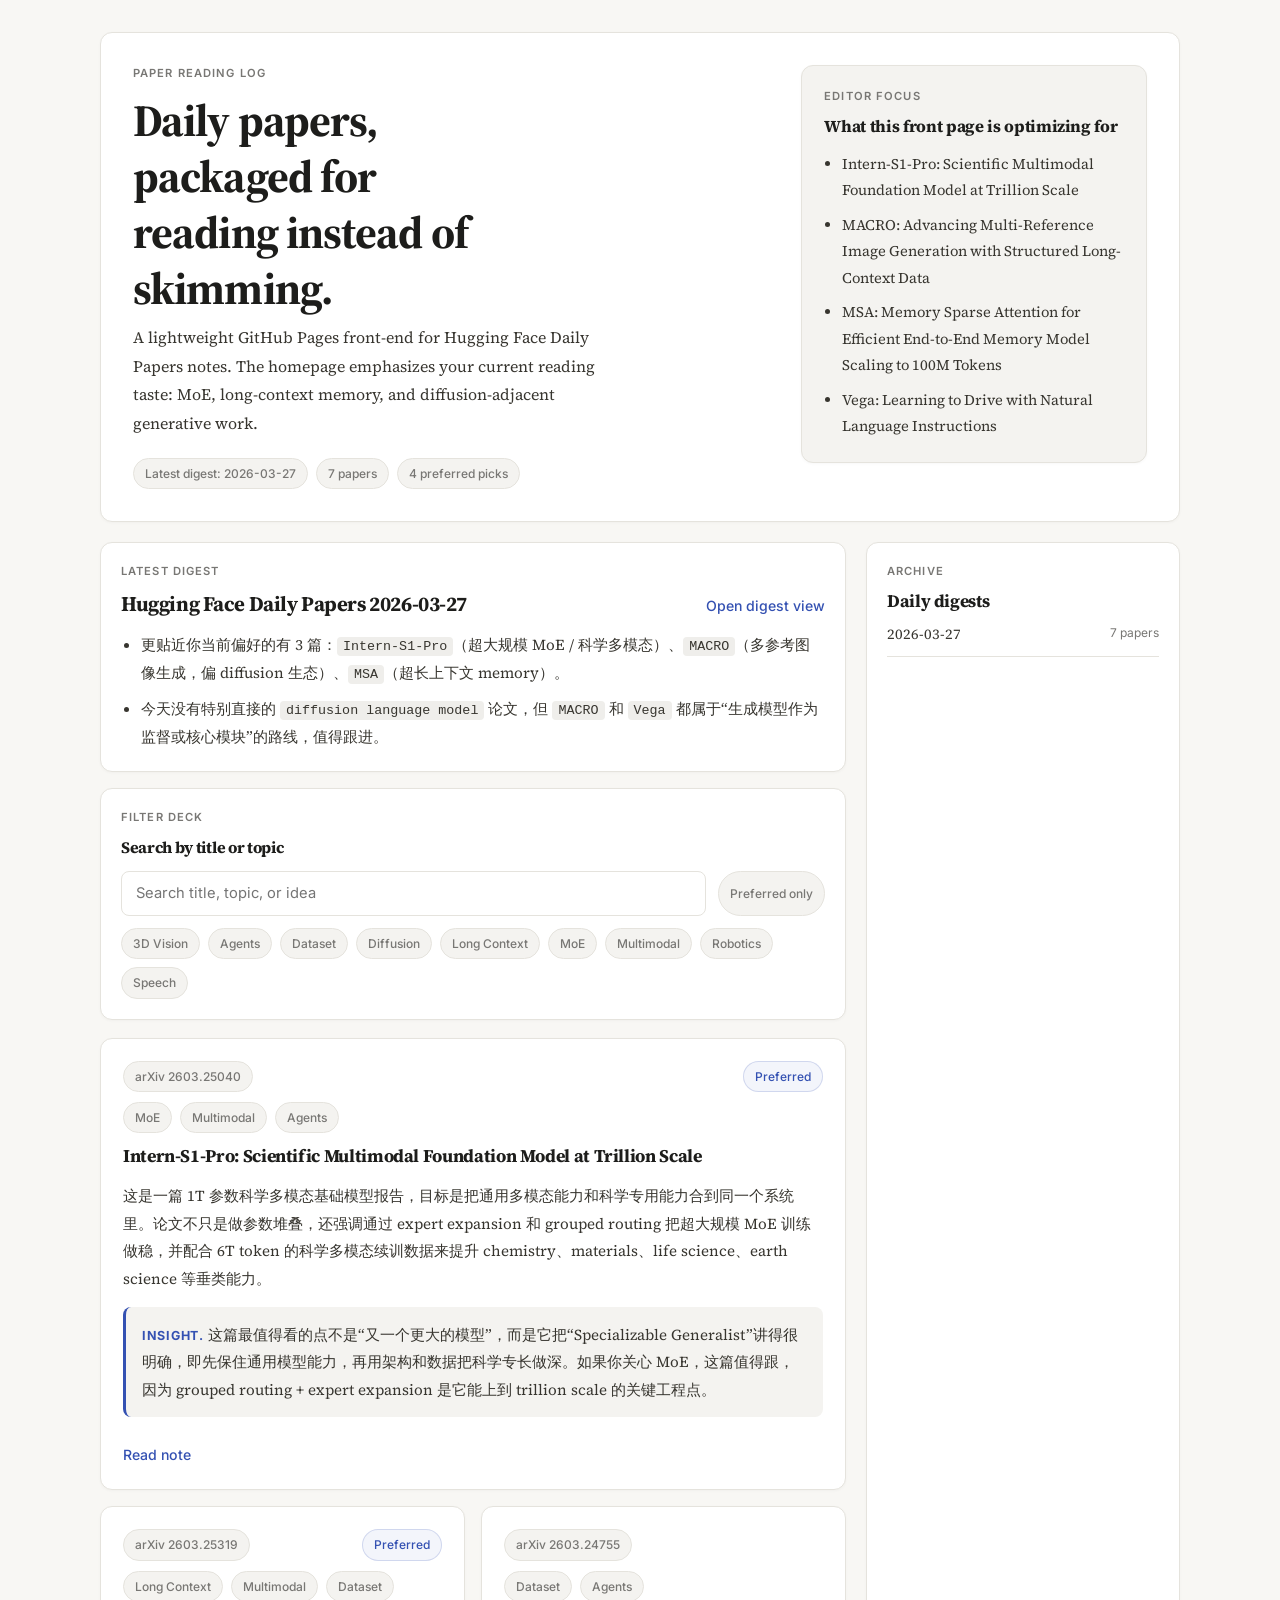
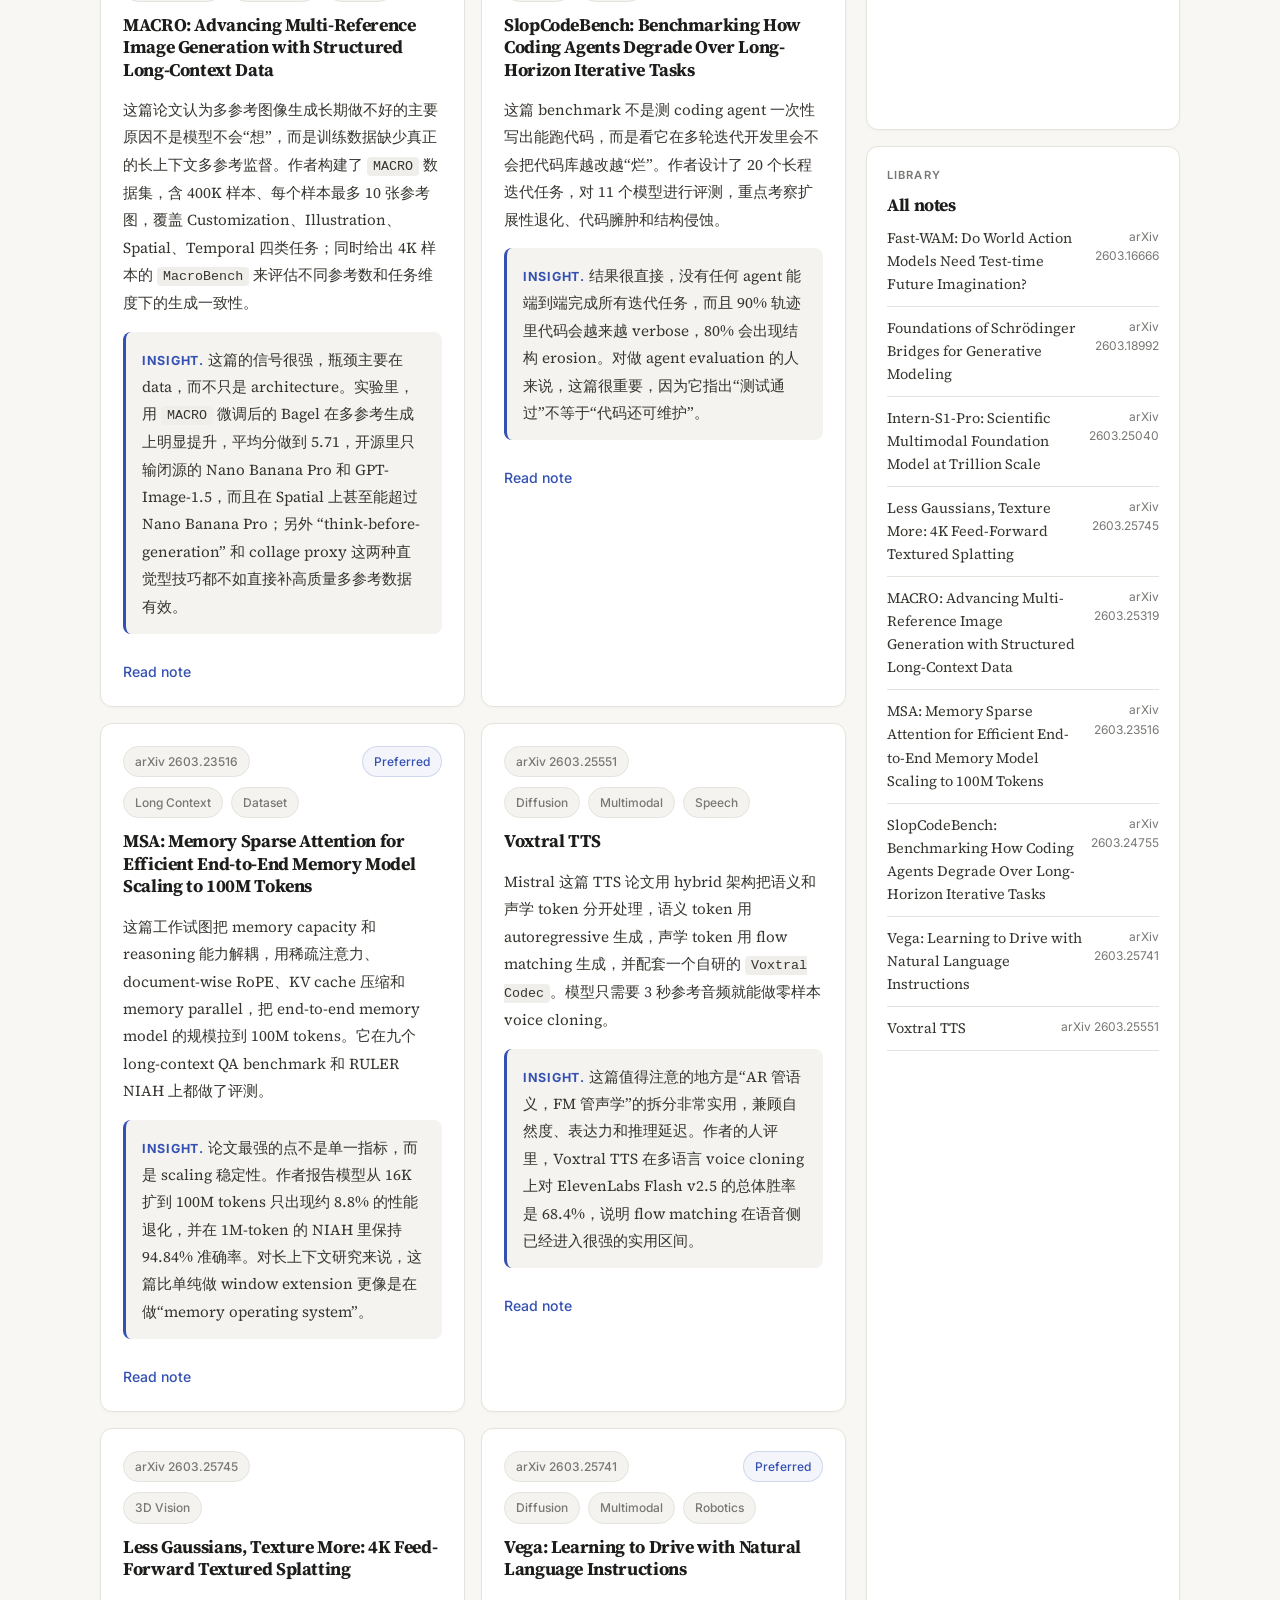
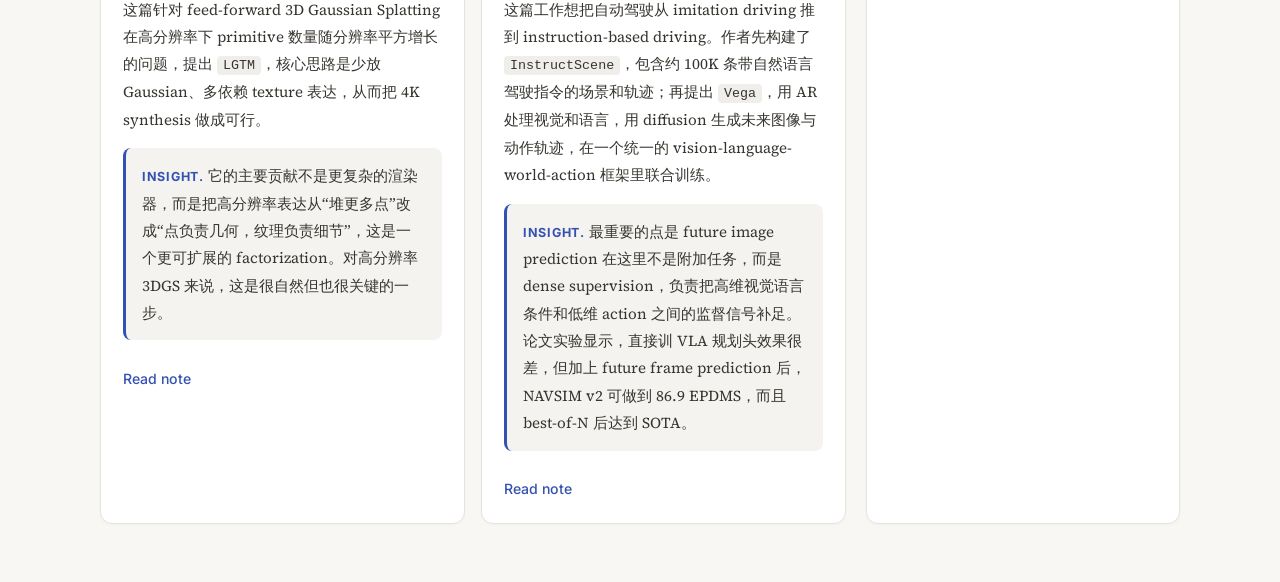
==== commit 30403c0b: "Redesign typography for better reading experience Replace IBM Plex Sans with Inter for UI, use Sourc" ====
--- a/docs/index.html
+++ b/docs/index.html
@@ -7,7 +7,7 @@
     <meta name="description" content="Daily paper reading digest and note library">
     <link rel="preconnect" href="https://fonts.googleapis.com">
     <link rel="preconnect" href="https://fonts.gstatic.com" crossorigin>
-    <link href="https://fonts.googleapis.com/css2?family=Fraunces:opsz,wght@9..144,500;9..144,700&family=Manrope:wght@400;500;600;700;800&display=swap" rel="stylesheet">
+    <link href="https://fonts.googleapis.com/css2?family=Inter:wght@400;500;600;700&family=Source+Serif+4:opsz,wght@8..60,400;8..60,600;8..60,700&display=swap" rel="stylesheet">
     <link rel="stylesheet" href="./styles.css">
   </head>
   <body>
--- a/docs/styles.css
+++ b/docs/styles.css
@@ -1,14 +1,16 @@
 :root {
-  --paper: #f3efe6;
-  --sand: #e6dcc5;
-  --line: rgba(31, 31, 26, 0.12);
-  --ink: #161714;
-  --muted: #60635d;
-  --accent: #b85a2b;
-  --forest: #1c5a4b;
-  --card: rgba(255, 252, 246, 0.84);
-  --card-strong: rgba(255, 248, 237, 0.94);
-  --shadow: 0 24px 64px rgba(69, 53, 28, 0.14);
+  --bg: #f8f7f4;
+  --surface: #ffffff;
+  --surface-muted: #f4f3f0;
+  --line: #e5e3dd;
+  --ink: #1d1d1b;
+  --ink-body: #37352f;
+  --muted: #787774;
+  --accent: #3451b2;
+  --accent-soft: rgba(52, 81, 178, 0.06);
+
+  --font-ui: "Inter", -apple-system, "PingFang SC", "Noto Sans SC", sans-serif;
+  --font-reading: "Source Serif 4", "Noto Serif SC", Georgia, "Songti SC", serif;
 }
 
 * {
@@ -17,21 +19,18 @@
 
 html {
   min-height: 100%;
-  background:
-    radial-gradient(circle at 0% 0%, rgba(184, 90, 43, 0.14), transparent 28%),
-    radial-gradient(circle at 100% 0%, rgba(28, 90, 75, 0.12), transparent 24%),
-    linear-gradient(180deg, #faf7f0 0%, #f4efe4 46%, #ece1cc 100%);
+  background: var(--bg);
+  -webkit-font-smoothing: antialiased;
+  -moz-osx-font-smoothing: grayscale;
 }
 
 body {
   margin: 0;
   color: var(--ink);
-  font-family: "Manrope", "Avenir Next", sans-serif;
-  line-height: 1.65;
-  background-image:
-    linear-gradient(rgba(31, 31, 26, 0.02) 1px, transparent 1px),
-    linear-gradient(90deg, rgba(31, 31, 26, 0.02) 1px, transparent 1px);
-  background-size: 24px 24px;
+  background: var(--bg);
+  font-family: var(--font-ui);
+  font-size: 15px;
+  line-height: 1.6;
 }
 
 a {
@@ -42,11 +41,15 @@
   display: none !important;
 }
 
+/* ── Shell ── */
+
 .page-shell {
-  width: min(1220px, calc(100% - 32px));
+  width: min(1080px, calc(100% - 40px));
   margin: 0 auto;
-  padding: 28px 0 72px;
-}
+  padding: 32px 0 64px;
+}
+
+/* ── Surface cards ── */
 
 .hero,
 .note-page,
@@ -56,27 +59,41 @@
 .filter-panel,
 .digest-ribbon,
 .hero-panel {
-  background: var(--card);
+  background: var(--surface);
   border: 1px solid var(--line);
-  box-shadow: var(--shadow);
-  backdrop-filter: blur(8px);
+  box-shadow: 0 1px 3px rgba(0, 0, 0, 0.03);
+}
+
+.hero,
+.digest-head,
+.note-page,
+.side-panel,
+.paper-card,
+.filter-panel,
+.digest-ribbon,
+.hero-panel {
+  border-radius: 12px;
 }
 
 .hero,
 .digest-head,
 .note-page {
-  border-radius: 34px;
-  padding: 34px;
-}
+  padding: 32px;
+}
+
+/* ── Eyebrow ── */
 
 .eyebrow {
-  margin: 0 0 12px;
+  margin: 0 0 10px;
   text-transform: uppercase;
-  letter-spacing: 0.18em;
-  font-size: 0.76rem;
-  color: var(--accent);
-  font-weight: 800;
-}
+  letter-spacing: 0.1em;
+  font-size: 0.7rem;
+  color: var(--muted);
+  font-weight: 600;
+  font-family: var(--font-ui);
+}
+
+/* ── Flex patterns ── */
 
 .hero-grid,
 .search-row,
@@ -87,14 +104,18 @@
   display: flex;
   align-items: flex-start;
   justify-content: space-between;
-  gap: 14px;
-}
+  gap: 12px;
+}
+
+/* ── Hero ── */
 
 .hero-grid {
   display: grid;
-  grid-template-columns: minmax(0, 1.6fr) minmax(280px, 0.9fr);
-  gap: 22px;
-}
+  grid-template-columns: minmax(0, 1.5fr) minmax(240px, 0.8fr);
+  gap: 20px;
+}
+
+/* ── Heading typography ── */
 
 .hero h1,
 .digest-head h1,
@@ -102,35 +123,64 @@
 .section-head h2,
 .filter-head h3,
 .hero-panel h2,
-.side-panel h3 {
+.side-panel h3,
+.paper-card h2,
+.content-block h2 {
   margin: 0;
-  font-family: "Fraunces", "Iowan Old Style", Georgia, serif;
-  letter-spacing: -0.03em;
-  line-height: 1.02;
+  font-family: var(--font-reading);
+  font-weight: 700;
+  letter-spacing: -0.02em;
+  line-height: 1.25;
+  color: var(--ink);
 }
 
 .hero h1 {
-  max-width: 10.5ch;
-  font-size: clamp(3rem, 6.2vw, 6rem);
+  max-width: 16ch;
+  font-size: clamp(2rem, 4vw, 2.8rem);
+}
+
+/* ── Body reading text ── */
+
+.hero-copy,
+.summary,
+.insight,
+.content-block p,
+.highlight-list,
+.hero-list {
+  font-family: var(--font-reading);
+  color: var(--ink-body);
+  line-height: 1.8;
 }
 
 .hero-copy {
-  max-width: 62ch;
-  font-size: 1.02rem;
+  max-width: 58ch;
+  font-size: 1rem;
+  margin-top: 6px;
+}
+
+/* ── Muted elements ── */
+
+.library-list,
+.empty-state,
+.meta-grid span {
   color: var(--muted);
 }
+
+/* ── Flex rows ── */
 
 .hero-meta,
 .topic-row,
 .topic-filter-row {
   display: flex;
   flex-wrap: wrap;
-  gap: 10px;
+  gap: 8px;
 }
 
 .hero-meta {
-  margin-top: 22px;
-}
+  margin-top: 20px;
+}
+
+/* ── Pills & badges ── */
 
 .hero-meta span,
 .paper-id,
@@ -141,79 +191,97 @@
   align-items: center;
   justify-content: center;
   border-radius: 999px;
-  padding: 8px 12px;
+  padding: 5px 11px;
   border: 1px solid var(--line);
-  background: rgba(255, 255, 255, 0.56);
-  font-size: 0.84rem;
-}
+  background: var(--surface-muted);
+  font-size: 0.75rem;
+  font-family: var(--font-ui);
+  font-weight: 500;
+  color: var(--muted);
+}
+
+/* ── Hero panel ── */
 
 .hero-panel {
-  border-radius: 28px;
   padding: 22px;
-  align-self: stretch;
-  background:
-    linear-gradient(145deg, rgba(255, 248, 236, 0.9), rgba(240, 233, 219, 0.85));
+  background: var(--surface-muted);
 }
 
 .hero-panel h2 {
-  margin-top: 2px;
-  font-size: 1.45rem;
+  font-size: 1.05rem;
 }
 
 .hero-list {
-  margin: 16px 0 0;
+  margin: 14px 0 0;
   padding-left: 18px;
-  color: var(--muted);
+  font-size: 0.92rem;
 }
 
 .hero-list li + li {
   margin-top: 8px;
 }
 
+/* ── Main layout ── */
+
 .layout {
   display: grid;
-  grid-template-columns: minmax(0, 1.95fr) minmax(290px, 0.9fr);
-  gap: 22px;
-  margin-top: 24px;
+  grid-template-columns: minmax(0, 1.9fr) minmax(260px, 0.8fr);
+  gap: 20px;
+  margin-top: 20px;
 }
 
 .main-column {
   min-width: 0;
 }
 
-.digest-ribbon {
-  border-radius: 28px;
-  padding: 24px;
-  background:
-    linear-gradient(180deg, rgba(255, 251, 244, 0.92), rgba(246, 238, 224, 0.84));
+.digest-ribbon,
+.filter-panel,
+.side-panel {
+  padding: 20px;
 }
 
 .section-head {
   align-items: flex-end;
 }
+
+.section-head h2 {
+  font-size: 1.3rem;
+}
+
+/* ── Links ── */
 
 .ghost-link,
 .card-link,
 .top-nav a {
+  color: var(--accent);
   text-decoration: none;
-  border-bottom: 1px solid currentColor;
-}
+  font-family: var(--font-ui);
+  font-weight: 500;
+  font-size: 0.88rem;
+}
+
+.ghost-link:hover,
+.card-link:hover,
+.top-nav a:hover {
+  text-decoration: underline;
+}
+
+/* ── Highlight list ── */
 
 .highlight-list {
   margin: 14px 0 0;
-  padding-left: 18px;
-  color: var(--muted);
+  padding-left: 20px;
+  font-size: 0.95rem;
 }
 
 .highlight-list li + li {
   margin-top: 8px;
 }
 
+/* ── Filter panel ── */
+
 .filter-panel {
-  margin-top: 18px;
-  border-radius: 28px;
-  padding: 20px;
-  background: var(--card-strong);
+  margin-top: 16px;
 }
 
 .filter-head {
@@ -221,7 +289,7 @@
 }
 
 .filter-head h3 {
-  font-size: 1.25rem;
+  font-size: 1rem;
 }
 
 .search-row {
@@ -231,66 +299,63 @@
 .search-input {
   flex: 1;
   min-width: 0;
-  border-radius: 16px;
+  border-radius: 8px;
   border: 1px solid var(--line);
-  padding: 14px 16px;
+  padding: 10px 14px;
   font: inherit;
+  font-size: 0.92rem;
   color: var(--ink);
-  background: rgba(255, 255, 255, 0.78);
+  background: #fff;
+  transition: border-color 0.15s, box-shadow 0.15s;
 }
 
 .search-input:focus {
-  outline: 2px solid rgba(184, 90, 43, 0.18);
-  outline-offset: 2px;
+  outline: none;
+  border-color: var(--accent);
+  box-shadow: 0 0 0 3px var(--accent-soft);
 }
 
 .topic-pill,
 .filter-toggle {
   cursor: pointer;
   font: inherit;
-  color: inherit;
+  font-family: var(--font-ui);
+  font-size: 0.75rem;
+  font-weight: 500;
+  color: var(--muted);
+  transition: background 0.12s, color 0.12s, border-color 0.12s;
 }
 
 .badge-accent,
 .topic-pill.is-active,
 .filter-toggle.is-active {
-  background: rgba(184, 90, 43, 0.12);
+  background: var(--accent-soft);
   color: var(--accent);
-  border-color: rgba(184, 90, 43, 0.22);
+  border-color: rgba(52, 81, 178, 0.18);
 }
 
 .topic-filter-row {
-  margin-top: 14px;
-}
+  margin-top: 12px;
+}
+
+/* ── Card grid ── */
 
 .card-grid {
   display: grid;
   grid-template-columns: repeat(12, minmax(0, 1fr));
-  gap: 18px;
-  margin-top: 22px;
+  gap: 16px;
+  margin-top: 18px;
 }
 
 .paper-card {
   grid-column: span 6;
-  border-radius: 28px;
   padding: 22px;
-  position: relative;
-  overflow: hidden;
-  background:
-    linear-gradient(180deg, rgba(255, 252, 246, 0.94), rgba(249, 241, 228, 0.82));
-}
-
-.paper-card::before {
-  content: "";
-  position: absolute;
-  inset: 0 0 auto;
-  height: 4px;
-  background: linear-gradient(90deg, var(--accent), rgba(184, 90, 43, 0));
-}
-
-.paper-card.is-preferred {
-  background:
-    linear-gradient(145deg, rgba(255, 248, 239, 0.98), rgba(244, 236, 222, 0.92));
+  background: var(--surface);
+  transition: box-shadow 0.2s;
+}
+
+.paper-card:hover {
+  box-shadow: 0 2px 12px rgba(0, 0, 0, 0.06);
 }
 
 .paper-card.is-preferred:nth-of-type(1) {
@@ -298,59 +363,67 @@
 }
 
 .paper-card h2 {
-  margin: 14px 0 10px;
-  font-family: "Fraunces", Georgia, serif;
-  font-size: clamp(1.25rem, 2vw, 1.7rem);
-  line-height: 1.12;
+  margin: 12px 0 10px;
+  font-size: clamp(1.08rem, 1.4vw, 1.25rem);
 }
 
 .paper-card h2 a {
   text-decoration: none;
 }
 
+.paper-card h2 a:hover {
+  color: var(--accent);
+}
+
 .summary,
-.insight,
-.library-list,
-.empty-state,
-.content-block p,
-.meta-grid span {
-  color: var(--muted);
+.insight {
+  font-size: 0.95rem;
 }
 
 .summary {
   margin-bottom: 12px;
 }
 
+.insight {
+  padding: 14px 16px;
+  background: var(--surface-muted);
+  border-radius: 8px;
+  border-left: 3px solid var(--accent);
+}
+
+.insight strong {
+  font-family: var(--font-ui);
+  font-size: 0.78rem;
+  text-transform: uppercase;
+  letter-spacing: 0.06em;
+  color: var(--accent);
+}
+
 .topic-row {
-  margin-top: 14px;
-}
-
-.topic-pill {
-  background: rgba(255, 255, 255, 0.72);
+  margin-top: 10px;
 }
 
 .paper-card code,
 .note-page code,
 .highlight-list code {
   font-family: "SFMono-Regular", "Menlo", monospace;
-  background: rgba(22, 23, 20, 0.06);
-  border-radius: 8px;
+  font-size: 0.88em;
+  background: #efeeeb;
+  border-radius: 4px;
   padding: 2px 6px;
 }
 
 .card-link {
   display: inline-block;
-  margin-top: 10px;
-}
+  margin-top: 12px;
+  font-size: 0.88rem;
+}
+
+/* ── Sidebar ── */
 
 .side-column {
   display: grid;
-  gap: 18px;
-}
-
-.side-panel {
-  border-radius: 28px;
-  padding: 24px;
+  gap: 16px;
 }
 
 .library-list {
@@ -362,38 +435,55 @@
 .library-list li {
   padding: 10px 0;
   border-bottom: 1px solid var(--line);
+  font-size: 0.9rem;
+}
+
+.library-list li a {
+  text-decoration: none;
+  font-family: var(--font-reading);
+  color: var(--ink-body);
+}
+
+.library-list li a:hover {
+  color: var(--accent);
 }
 
 .library-list li span {
-  font-size: 0.84rem;
+  font-size: 0.75rem;
   text-align: right;
+  color: var(--muted);
 }
 
 .empty-state {
-  margin-top: 18px;
+  margin-top: 16px;
   padding: 14px 16px;
-  border-radius: 16px;
+  border-radius: 8px;
   border: 1px dashed var(--line);
-  background: rgba(255, 255, 255, 0.5);
-}
+  background: var(--surface-muted);
+  font-size: 0.92rem;
+}
+
+/* ── Note page (paper detail) ── */
 
 .note-shell {
-  max-width: 1020px;
+  max-width: 860px;
 }
 
 .top-nav {
-  margin-bottom: 14px;
+  margin-bottom: 16px;
+  font-size: 0.88rem;
 }
 
 .note-hero {
   display: grid;
-  grid-template-columns: minmax(0, 1.3fr) minmax(260px, 0.7fr);
+  grid-template-columns: minmax(0, 1.3fr) minmax(220px, 0.7fr);
   gap: 24px;
   align-items: start;
 }
 
 .note-main h1 {
-  font-size: clamp(2.4rem, 5vw, 4.3rem);
+  font-size: clamp(1.6rem, 3.5vw, 2.2rem);
+  line-height: 1.3;
 }
 
 .note-meta-rail .meta-grid {
@@ -401,36 +491,62 @@
   grid-template-columns: 1fr;
 }
 
-.note-page {
-  background:
-    linear-gradient(180deg, rgba(255, 252, 246, 0.96), rgba(246, 238, 224, 0.9));
-}
+.meta-grid {
+  display: grid;
+  grid-template-columns: repeat(auto-fit, minmax(180px, 1fr));
+  gap: 10px;
+}
+
+.meta-grid div {
+  padding: 14px;
+  border-radius: 8px;
+  border: 1px solid var(--line);
+  background: var(--surface-muted);
+}
+
+.meta-grid span {
+  display: block;
+  font-size: 0.68rem;
+  margin-bottom: 4px;
+  text-transform: uppercase;
+  letter-spacing: 0.08em;
+  font-family: var(--font-ui);
+  font-weight: 600;
+}
+
+.meta-grid strong {
+  font-size: 0.92rem;
+  font-family: var(--font-ui);
+}
+
+.meta-grid strong a {
+  color: var(--accent);
+  text-decoration: none;
+}
+
+/* ── Content blocks ── */
 
 .content-block {
   margin-top: 28px;
-  padding-top: 22px;
+  padding-top: 24px;
   border-top: 1px solid var(--line);
 }
 
-.content-block-emphasis {
-  position: relative;
-}
-
 .content-block-emphasis::before {
-  content: "01";
-  position: absolute;
-  top: 8px;
-  right: 0;
-  font-family: "Fraunces", Georgia, serif;
-  font-size: 2.4rem;
-  color: rgba(184, 90, 43, 0.14);
+  display: none;
 }
 
 .content-block h2 {
-  margin: 0 0 12px;
-  font-family: "Fraunces", Georgia, serif;
-  font-size: 1.5rem;
-}
+  font-size: 1.15rem;
+  margin-bottom: 12px;
+}
+
+.content-block p {
+  font-size: 1rem;
+  line-height: 1.85;
+}
+
+/* ── Responsive ── */
 
 @media (max-width: 980px) {
   .layout,
@@ -447,25 +563,21 @@
 
 @media (max-width: 720px) {
   .page-shell {
-    width: min(100% - 20px, 1220px);
+    width: min(100% - 24px, 1080px);
     padding-top: 20px;
   }
 
   .hero,
   .digest-head,
   .note-page {
-    padding: 24px;
-    border-radius: 24px;
-  }
-
-  .paper-card,
-  .side-panel,
-  .filter-panel,
-  .digest-ribbon {
-    border-radius: 22px;
+    padding: 22px;
   }
 
   .search-row {
     flex-direction: column;
   }
-}
+
+  .paper-card {
+    padding: 18px;
+  }
+}
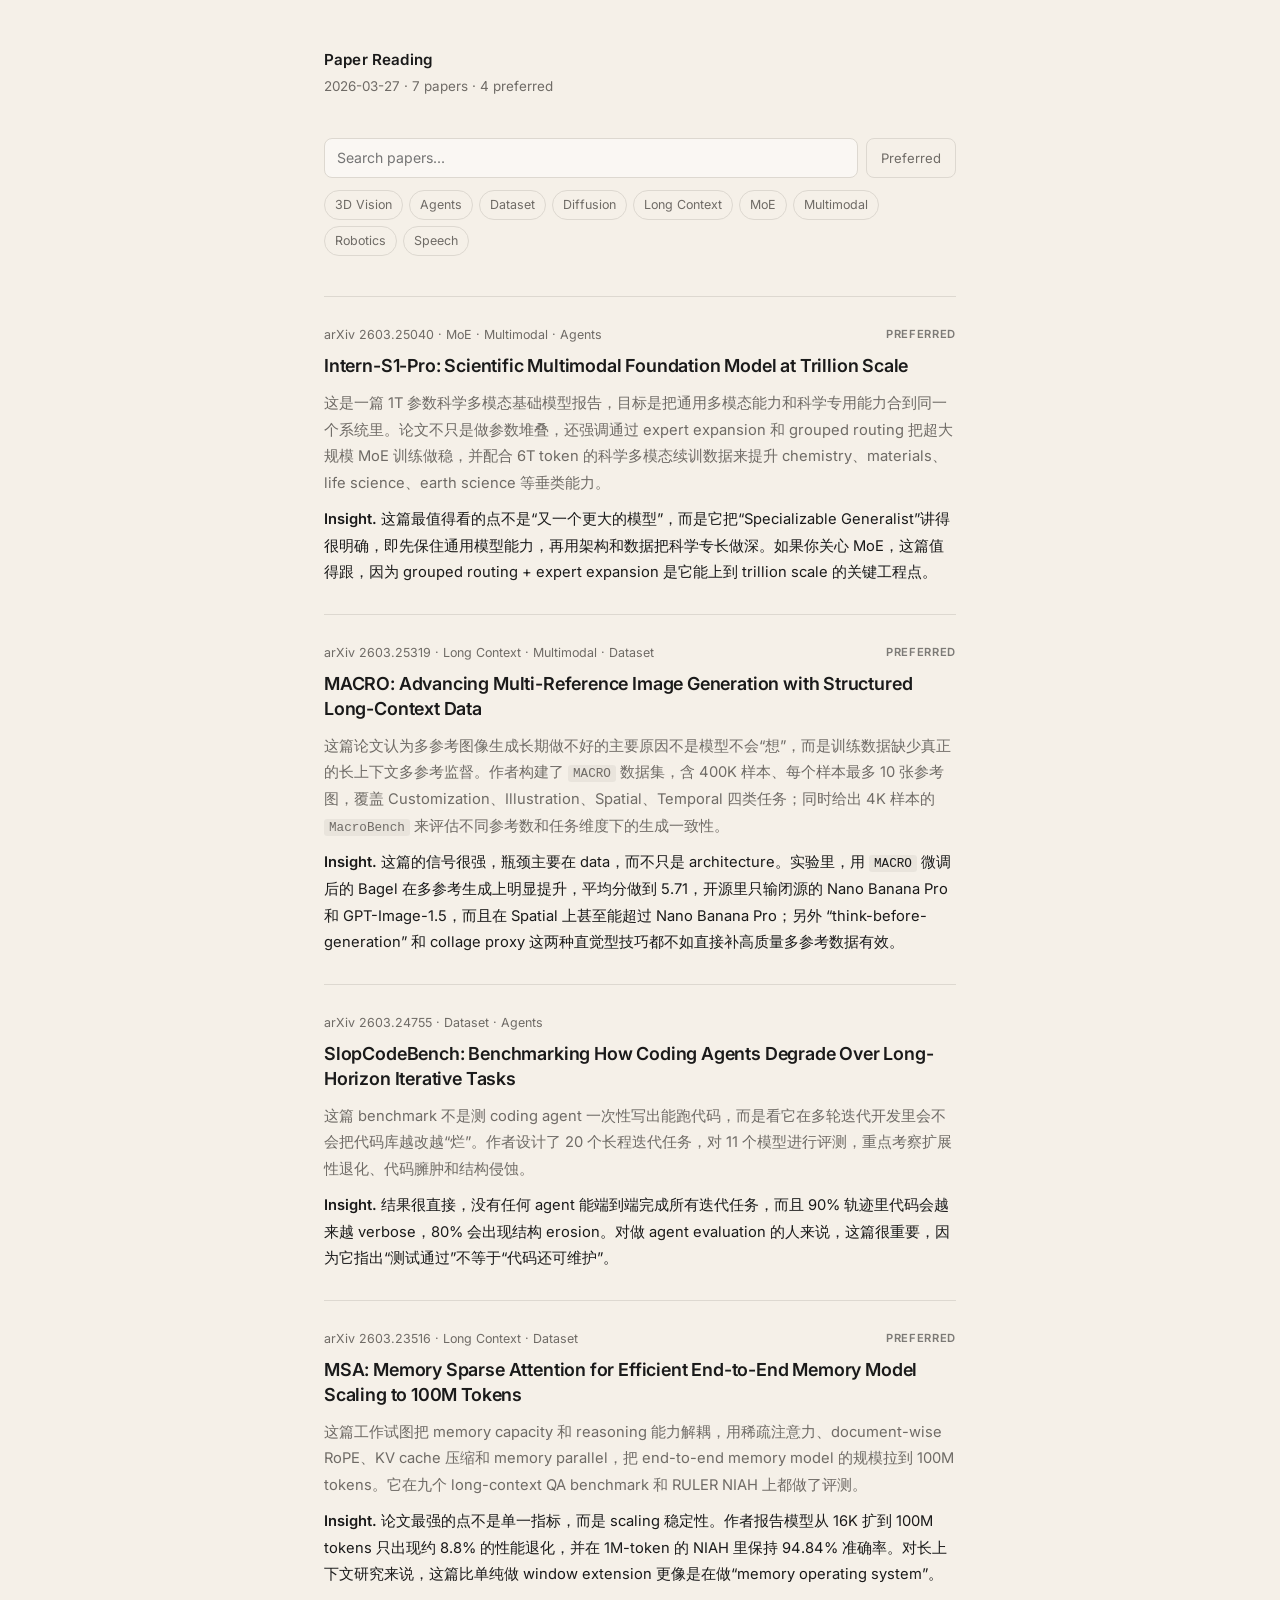
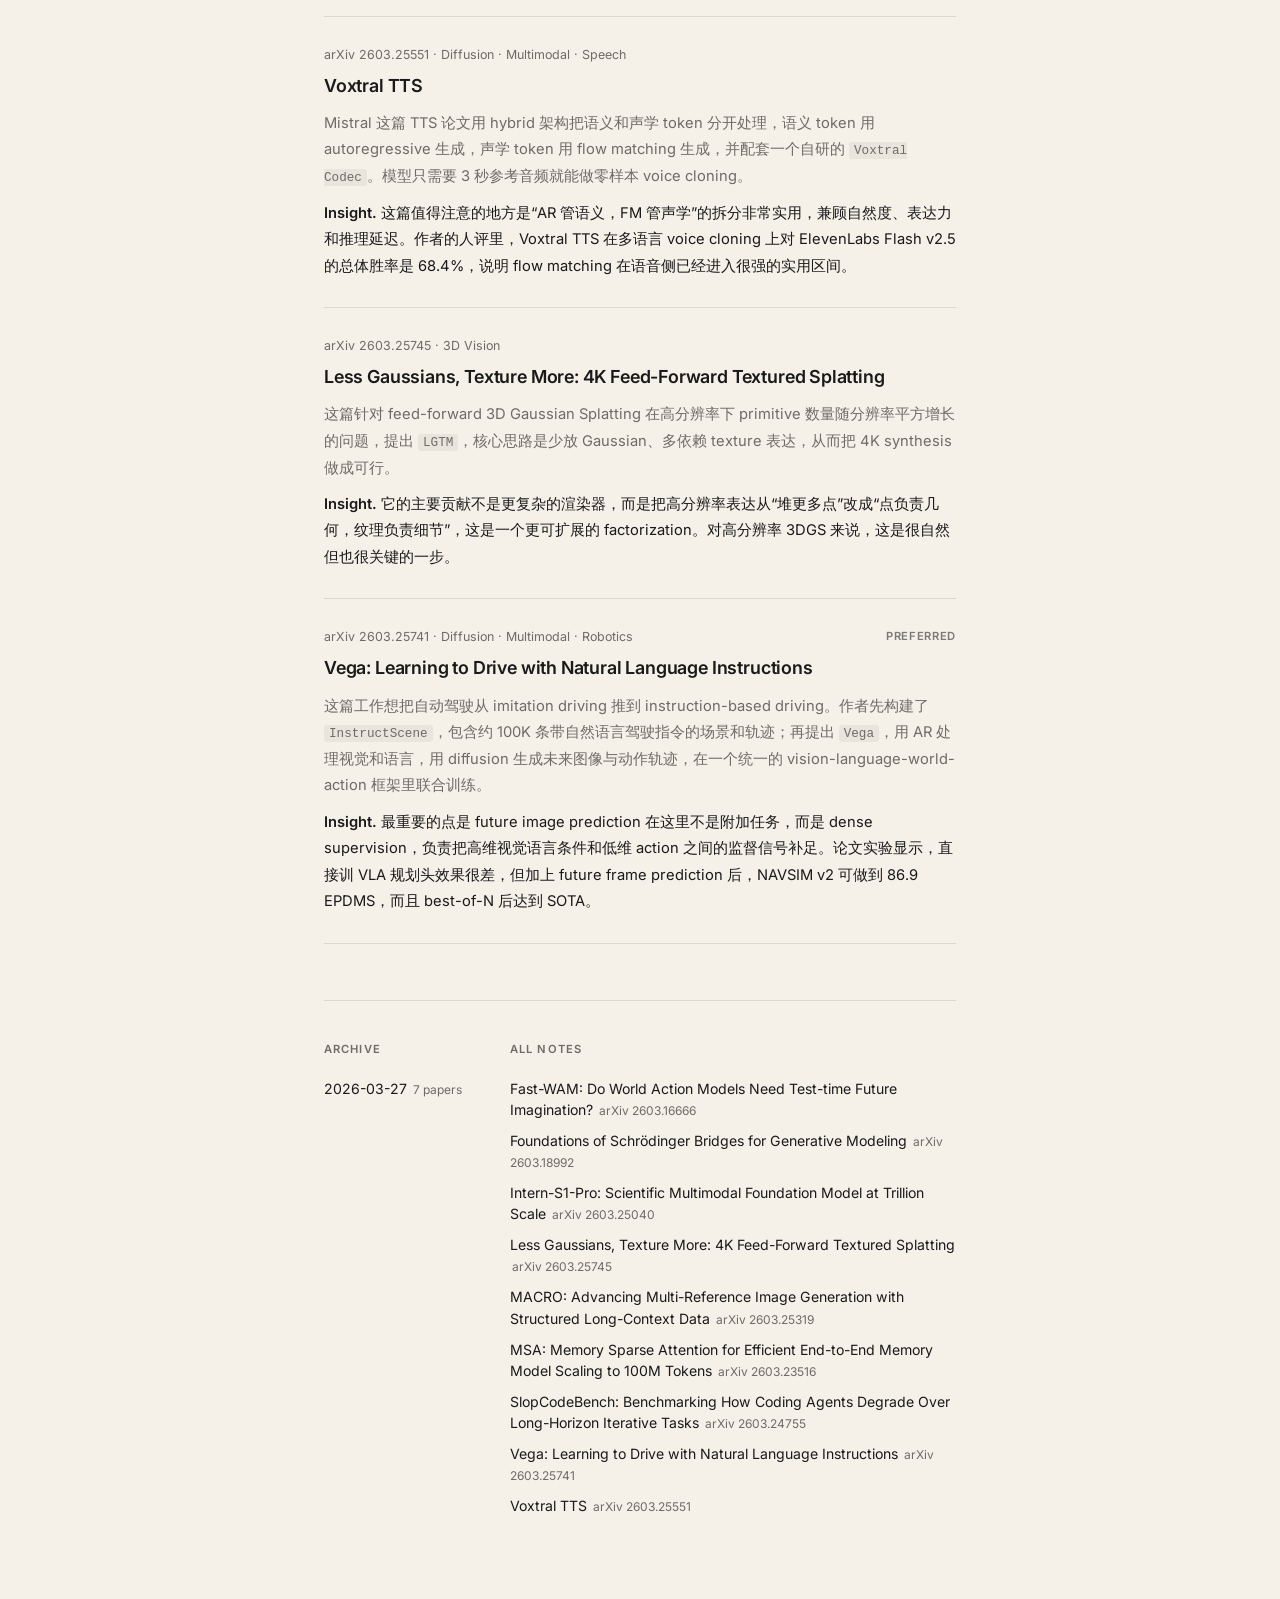
==== commit 08819653: "Redesign to minimal Claude-inspired aesthetic Single column layout, warm cream background, Inter onl" ====
--- a/docs/index.html
+++ b/docs/index.html
@@ -7,173 +7,116 @@
     <meta name="description" content="Daily paper reading digest and note library">
     <link rel="preconnect" href="https://fonts.googleapis.com">
     <link rel="preconnect" href="https://fonts.gstatic.com" crossorigin>
-    <link href="https://fonts.googleapis.com/css2?family=Inter:wght@400;500;600;700&family=Source+Serif+4:opsz,wght@8..60,400;8..60,600;8..60,700&display=swap" rel="stylesheet">
+    <link href="https://fonts.googleapis.com/css2?family=Inter:wght@400;500;600;700&display=swap" rel="stylesheet">
     <link rel="stylesheet" href="./styles.css">
   </head>
   <body>
     
-    <div class="page-shell">
-      <header class="hero">
-        <div class="hero-grid">
-          <section class="hero-copy-block">
-            <p class="eyebrow">Paper Reading Log</p>
-            <h1>Daily papers, packaged for reading instead of skimming.</h1>
-            <p class="hero-copy">A lightweight GitHub Pages front-end for Hugging Face Daily Papers notes. The homepage emphasizes your current reading taste: MoE, long-context memory, and diffusion-adjacent generative work.</p>
-            <div class="hero-meta">
-              <span>Latest digest: 2026-03-27</span>
-              <span>7 papers</span>
-              <span>4 preferred picks</span>
-            </div>
-          </section>
-          <aside class="hero-panel">
-            <p class="eyebrow">Editor Focus</p>
-            <h2>What this front page is optimizing for</h2>
-            <ul class="hero-list">
-              <li>Intern-S1-Pro: Scientific Multimodal Foundation Model at Trillion Scale</li><li>MACRO: Advancing Multi-Reference Image Generation with Structured Long-Context Data</li><li>MSA: Memory Sparse Attention for Efficient End-to-End Memory Model Scaling to 100M Tokens</li><li>Vega: Learning to Drive with Natural Language Instructions</li>
-            </ul>
-          </aside>
-        </div>
+    <div class="container">
+      <header class="site-header">
+        <h1>Paper Reading</h1>
+        <p class="subtitle">2026-03-27 · 7 papers · 4 preferred</p>
       </header>
 
-      <main class="layout">
-        <section class="main-column">
-          <section class="digest-ribbon">
-            <div class="section-head">
-              <div>
-                <p class="eyebrow">Latest Digest</p>
-                <h2>Hugging Face Daily Papers 2026-03-27</h2>
-              </div>
-              <a class="ghost-link" href="./daily/2026-03-27.html">Open digest view</a>
-            </div>
-            <ul class="highlight-list"><li>更贴近你当前偏好的有 3 篇：<code>Intern-S1-Pro</code>（超大规模 MoE / 科学多模态）、<code>MACRO</code>（多参考图像生成，偏 diffusion 生态）、<code>MSA</code>（超长上下文 memory）。</li>
-<li>今天没有特别直接的 <code>diffusion language model</code> 论文，但 <code>MACRO</code> 和 <code>Vega</code> 都属于“生成模型作为监督或核心模块”的路线，值得跟进。</li></ul>
-          </section>
+      <div class="search-bar">
+        <input id="paper-search" type="search" placeholder="Search papers...">
+        <button id="preferred-toggle" class="filter-toggle" type="button">Preferred</button>
+      </div>
+      <div class="topic-filter-row"><button class="topic-pill" data-tag="3D Vision" type="button">3D Vision</button><button class="topic-pill" data-tag="Agents" type="button">Agents</button><button class="topic-pill" data-tag="Dataset" type="button">Dataset</button><button class="topic-pill" data-tag="Diffusion" type="button">Diffusion</button><button class="topic-pill" data-tag="Long Context" type="button">Long Context</button><button class="topic-pill" data-tag="MoE" type="button">MoE</button><button class="topic-pill" data-tag="Multimodal" type="button">Multimodal</button><button class="topic-pill" data-tag="Robotics" type="button">Robotics</button><button class="topic-pill" data-tag="Speech" type="button">Speech</button></div>
 
-          <section class="filter-panel">
-            <div class="filter-head">
-              <div>
-                <p class="eyebrow">Filter Deck</p>
-                <h3>Search by title or topic</h3>
-              </div>
-            </div>
-            <div class="search-row">
-              <input id="paper-search" class="search-input" type="search" placeholder="Search title, topic, or idea">
-              <button id="preferred-toggle" class="filter-toggle" type="button">Preferred only</button>
-            </div>
-            <div class="topic-filter-row"><button class="topic-pill" data-tag="3D Vision" type="button">3D Vision</button><button class="topic-pill" data-tag="Agents" type="button">Agents</button><button class="topic-pill" data-tag="Dataset" type="button">Dataset</button><button class="topic-pill" data-tag="Diffusion" type="button">Diffusion</button><button class="topic-pill" data-tag="Long Context" type="button">Long Context</button><button class="topic-pill" data-tag="MoE" type="button">MoE</button><button class="topic-pill" data-tag="Multimodal" type="button">Multimodal</button><button class="topic-pill" data-tag="Robotics" type="button">Robotics</button><button class="topic-pill" data-tag="Speech" type="button">Speech</button></div>
-          </section>
-
-          <div id="paper-grid" class="card-grid">
-            
-    <article class="paper-card is-preferred" data-title="intern-s1-pro: scientific multimodal foundation model at trillion scale" data-tags="moe,multimodal,agents" data-preferred="true">
-      <div class="card-top">
-        <span class="paper-id">arXiv 2603.25040</span>
-        <span class="badge badge-accent">Preferred</span>
+      <main id="paper-grid">
+        
+    <article class="paper-card" data-title="intern-s1-pro: scientific multimodal foundation model at trillion scale" data-tags="moe,multimodal,agents" data-preferred="true">
+      <div class="paper-head">
+        <span class="paper-meta">arXiv 2603.25040 · MoE · Multimodal · Agents</span>
+        <span class="preferred-mark">Preferred</span>
       </div>
-      <div class="topic-row"><span class="topic-pill" data-tag="MoE">MoE</span><span class="topic-pill" data-tag="Multimodal">Multimodal</span><span class="topic-pill" data-tag="Agents">Agents</span></div>
       <h2><a href="./papers/intern-s1-pro-scientific-multimodal-foundation-model-at-trillion-scale.html">Intern-S1-Pro: Scientific Multimodal Foundation Model at Trillion Scale</a></h2>
       <p class="summary">这是一篇 1T 参数科学多模态基础模型报告，目标是把通用多模态能力和科学专用能力合到同一个系统里。论文不只是做参数堆叠，还强调通过 expert expansion 和 grouped routing 把超大规模 MoE 训练做稳，并配合 6T token 的科学多模态续训数据来提升 chemistry、materials、life science、earth science 等垂类能力。</p>
       <p class="insight"><strong>Insight.</strong> 这篇最值得看的点不是“又一个更大的模型”，而是它把“Specializable Generalist”讲得很明确，即先保住通用模型能力，再用架构和数据把科学专长做深。如果你关心 MoE，这篇值得跟，因为 grouped routing + expert expansion 是它能上到 trillion scale 的关键工程点。</p>
-      <a class="card-link" href="./papers/intern-s1-pro-scientific-multimodal-foundation-model-at-trillion-scale.html">Read note</a>
     </article>
     
-    <article class="paper-card is-preferred" data-title="macro: advancing multi-reference image generation with structured long-context data" data-tags="long context,multimodal,dataset" data-preferred="true">
-      <div class="card-top">
-        <span class="paper-id">arXiv 2603.25319</span>
-        <span class="badge badge-accent">Preferred</span>
+    <article class="paper-card" data-title="macro: advancing multi-reference image generation with structured long-context data" data-tags="long context,multimodal,dataset" data-preferred="true">
+      <div class="paper-head">
+        <span class="paper-meta">arXiv 2603.25319 · Long Context · Multimodal · Dataset</span>
+        <span class="preferred-mark">Preferred</span>
       </div>
-      <div class="topic-row"><span class="topic-pill" data-tag="Long Context">Long Context</span><span class="topic-pill" data-tag="Multimodal">Multimodal</span><span class="topic-pill" data-tag="Dataset">Dataset</span></div>
       <h2><a href="./papers/macro-advancing-multi-reference-image-generation-with-structured-long-context-data.html">MACRO: Advancing Multi-Reference Image Generation with Structured Long-Context Data</a></h2>
       <p class="summary">这篇论文认为多参考图像生成长期做不好的主要原因不是模型不会“想”，而是训练数据缺少真正的长上下文多参考监督。作者构建了 <code>MACRO</code> 数据集，含 400K 样本、每个样本最多 10 张参考图，覆盖 Customization、Illustration、Spatial、Temporal 四类任务；同时给出 4K 样本的 <code>MacroBench</code> 来评估不同参考数和任务维度下的生成一致性。</p>
       <p class="insight"><strong>Insight.</strong> 这篇的信号很强，瓶颈主要在 data，而不只是 architecture。实验里，用 <code>MACRO</code> 微调后的 Bagel 在多参考生成上明显提升，平均分做到 5.71，开源里只输闭源的 Nano Banana Pro 和 GPT-Image-1.5，而且在 Spatial 上甚至能超过 Nano Banana Pro；另外 “think-before-generation” 和 collage proxy 这两种直觉型技巧都不如直接补高质量多参考数据有效。</p>
-      <a class="card-link" href="./papers/macro-advancing-multi-reference-image-generation-with-structured-long-context-data.html">Read note</a>
     </article>
     
     <article class="paper-card" data-title="slopcodebench: benchmarking how coding agents degrade over long-horizon iterative tasks" data-tags="dataset,agents" data-preferred="false">
-      <div class="card-top">
-        <span class="paper-id">arXiv 2603.24755</span>
+      <div class="paper-head">
+        <span class="paper-meta">arXiv 2603.24755 · Dataset · Agents</span>
         
       </div>
-      <div class="topic-row"><span class="topic-pill" data-tag="Dataset">Dataset</span><span class="topic-pill" data-tag="Agents">Agents</span></div>
       <h2><a href="./papers/slopcodebench-benchmarking-how-coding-agents-degrade-over-long-horizon-iterative-tasks.html">SlopCodeBench: Benchmarking How Coding Agents Degrade Over Long-Horizon Iterative Tasks</a></h2>
       <p class="summary">这篇 benchmark 不是测 coding agent 一次性写出能跑代码，而是看它在多轮迭代开发里会不会把代码库越改越“烂”。作者设计了 20 个长程迭代任务，对 11 个模型进行评测，重点考察扩展性退化、代码臃肿和结构侵蚀。</p>
       <p class="insight"><strong>Insight.</strong> 结果很直接，没有任何 agent 能端到端完成所有迭代任务，而且 90% 轨迹里代码会越来越 verbose，80% 会出现结构 erosion。对做 agent evaluation 的人来说，这篇很重要，因为它指出“测试通过”不等于“代码还可维护”。</p>
-      <a class="card-link" href="./papers/slopcodebench-benchmarking-how-coding-agents-degrade-over-long-horizon-iterative-tasks.html">Read note</a>
     </article>
     
-    <article class="paper-card is-preferred" data-title="msa: memory sparse attention for efficient end-to-end memory model scaling to 100m tokens" data-tags="long context,dataset" data-preferred="true">
-      <div class="card-top">
-        <span class="paper-id">arXiv 2603.23516</span>
-        <span class="badge badge-accent">Preferred</span>
+    <article class="paper-card" data-title="msa: memory sparse attention for efficient end-to-end memory model scaling to 100m tokens" data-tags="long context,dataset" data-preferred="true">
+      <div class="paper-head">
+        <span class="paper-meta">arXiv 2603.23516 · Long Context · Dataset</span>
+        <span class="preferred-mark">Preferred</span>
       </div>
-      <div class="topic-row"><span class="topic-pill" data-tag="Long Context">Long Context</span><span class="topic-pill" data-tag="Dataset">Dataset</span></div>
       <h2><a href="./papers/msa-memory-sparse-attention-for-efficient-end-to-end-memory-model-scaling-to-100m-tokens.html">MSA: Memory Sparse Attention for Efficient End-to-End Memory Model Scaling to 100M Tokens</a></h2>
       <p class="summary">这篇工作试图把 memory capacity 和 reasoning 能力解耦，用稀疏注意力、document-wise RoPE、KV cache 压缩和 memory parallel，把 end-to-end memory model 的规模拉到 100M tokens。它在九个 long-context QA benchmark 和 RULER NIAH 上都做了评测。</p>
       <p class="insight"><strong>Insight.</strong> 论文最强的点不是单一指标，而是 scaling 稳定性。作者报告模型从 16K 扩到 100M tokens 只出现约 8.8% 的性能退化，并在 1M-token 的 NIAH 里保持 94.84% 准确率。对长上下文研究来说，这篇比单纯做 window extension 更像是在做“memory operating system”。</p>
-      <a class="card-link" href="./papers/msa-memory-sparse-attention-for-efficient-end-to-end-memory-model-scaling-to-100m-tokens.html">Read note</a>
     </article>
     
     <article class="paper-card" data-title="voxtral tts" data-tags="diffusion,multimodal,speech" data-preferred="false">
-      <div class="card-top">
-        <span class="paper-id">arXiv 2603.25551</span>
+      <div class="paper-head">
+        <span class="paper-meta">arXiv 2603.25551 · Diffusion · Multimodal · Speech</span>
         
       </div>
-      <div class="topic-row"><span class="topic-pill" data-tag="Diffusion">Diffusion</span><span class="topic-pill" data-tag="Multimodal">Multimodal</span><span class="topic-pill" data-tag="Speech">Speech</span></div>
       <h2><a href="./papers/voxtral-tts.html">Voxtral TTS</a></h2>
       <p class="summary">Mistral 这篇 TTS 论文用 hybrid 架构把语义和声学 token 分开处理，语义 token 用 autoregressive 生成，声学 token 用 flow matching 生成，并配套一个自研的 <code>Voxtral Codec</code>。模型只需要 3 秒参考音频就能做零样本 voice cloning。</p>
       <p class="insight"><strong>Insight.</strong> 这篇值得注意的地方是“AR 管语义，FM 管声学”的拆分非常实用，兼顾自然度、表达力和推理延迟。作者的人评里，Voxtral TTS 在多语言 voice cloning 上对 ElevenLabs Flash v2.5 的总体胜率是 68.4%，说明 flow matching 在语音侧已经进入很强的实用区间。</p>
-      <a class="card-link" href="./papers/voxtral-tts.html">Read note</a>
     </article>
     
     <article class="paper-card" data-title="less gaussians, texture more: 4k feed-forward textured splatting" data-tags="3d vision" data-preferred="false">
-      <div class="card-top">
-        <span class="paper-id">arXiv 2603.25745</span>
+      <div class="paper-head">
+        <span class="paper-meta">arXiv 2603.25745 · 3D Vision</span>
         
       </div>
-      <div class="topic-row"><span class="topic-pill" data-tag="3D Vision">3D Vision</span></div>
       <h2><a href="./papers/less-gaussians-texture-more-4k-feed-forward-textured-splatting.html">Less Gaussians, Texture More: 4K Feed-Forward Textured Splatting</a></h2>
       <p class="summary">这篇针对 feed-forward 3D Gaussian Splatting 在高分辨率下 primitive 数量随分辨率平方增长的问题，提出 <code>LGTM</code>，核心思路是少放 Gaussian、多依赖 texture 表达，从而把 4K synthesis 做成可行。</p>
       <p class="insight"><strong>Insight.</strong> 它的主要贡献不是更复杂的渲染器，而是把高分辨率表达从“堆更多点”改成“点负责几何，纹理负责细节”，这是一个更可扩展的 factorization。对高分辨率 3DGS 来说，这是很自然但也很关键的一步。</p>
-      <a class="card-link" href="./papers/less-gaussians-texture-more-4k-feed-forward-textured-splatting.html">Read note</a>
     </article>
     
-    <article class="paper-card is-preferred" data-title="vega: learning to drive with natural language instructions" data-tags="diffusion,multimodal,robotics" data-preferred="true">
-      <div class="card-top">
-        <span class="paper-id">arXiv 2603.25741</span>
-        <span class="badge badge-accent">Preferred</span>
+    <article class="paper-card" data-title="vega: learning to drive with natural language instructions" data-tags="diffusion,multimodal,robotics" data-preferred="true">
+      <div class="paper-head">
+        <span class="paper-meta">arXiv 2603.25741 · Diffusion · Multimodal · Robotics</span>
+        <span class="preferred-mark">Preferred</span>
       </div>
-      <div class="topic-row"><span class="topic-pill" data-tag="Diffusion">Diffusion</span><span class="topic-pill" data-tag="Multimodal">Multimodal</span><span class="topic-pill" data-tag="Robotics">Robotics</span></div>
       <h2><a href="./papers/vega-learning-to-drive-with-natural-language-instructions.html">Vega: Learning to Drive with Natural Language Instructions</a></h2>
       <p class="summary">这篇工作想把自动驾驶从 imitation driving 推到 instruction-based driving。作者先构建了 <code>InstructScene</code>，包含约 100K 条带自然语言驾驶指令的场景和轨迹；再提出 <code>Vega</code>，用 AR 处理视觉和语言，用 diffusion 生成未来图像与动作轨迹，在一个统一的 vision-language-world-action 框架里联合训练。</p>
       <p class="insight"><strong>Insight.</strong> 最重要的点是 future image prediction 在这里不是附加任务，而是 dense supervision，负责把高维视觉语言条件和低维 action 之间的监督信号补足。论文实验显示，直接训 VLA 规划头效果很差，但加上 future frame prediction 后，NAVSIM v2 可做到 86.9 EPDMS，而且 best-of-N 后达到 SOTA。</p>
-      <a class="card-link" href="./papers/vega-learning-to-drive-with-natural-language-instructions.html">Read note</a>
     </article>
     
-          </div>
-          <p id="empty-state" class="empty-state" hidden>No papers match the current filter.</p>
-        </section>
+      </main>
+      <p id="empty-state" class="empty-state" hidden>No papers match the current filter.</p>
 
-        <aside class="side-column">
-          <section class="side-panel">
-            <p class="eyebrow">Archive</p>
-            <h3>Daily digests</h3>
-            <ul class="library-list"><li><a href="./daily/2026-03-27.html">2026-03-27</a><span>7 papers</span></li></ul>
-          </section>
-          <section class="side-panel">
-            <p class="eyebrow">Library</p>
-            <h3>All notes</h3>
-            <ul class="library-list"><li><a href="./papers/fast-wam-do-world-action-models-need-test-time-future-imagination.html">Fast-WAM: Do World Action Models Need Test-time Future Imagination?</a><span>arXiv 2603.16666</span></li>
-<li><a href="./papers/foundations-of-schr-dinger-bridges-for-generative-modeling.html">Foundations of Schrödinger Bridges for Generative Modeling</a><span>arXiv 2603.18992</span></li>
-<li><a href="./papers/intern-s1-pro-scientific-multimodal-foundation-model-at-trillion-scale.html">Intern-S1-Pro: Scientific Multimodal Foundation Model at Trillion Scale</a><span>arXiv 2603.25040</span></li>
-<li><a href="./papers/less-gaussians-texture-more-4k-feed-forward-textured-splatting.html">Less Gaussians, Texture More: 4K Feed-Forward Textured Splatting</a><span>arXiv 2603.25745</span></li>
-<li><a href="./papers/macro-advancing-multi-reference-image-generation-with-structured-long-context-data.html">MACRO: Advancing Multi-Reference Image Generation with Structured Long-Context Data</a><span>arXiv 2603.25319</span></li>
-<li><a href="./papers/msa-memory-sparse-attention-for-efficient-end-to-end-memory-model-scaling-to-100m-tokens.html">MSA: Memory Sparse Attention for Efficient End-to-End Memory Model Scaling to 100M Tokens</a><span>arXiv 2603.23516</span></li>
-<li><a href="./papers/slopcodebench-benchmarking-how-coding-agents-degrade-over-long-horizon-iterative-tasks.html">SlopCodeBench: Benchmarking How Coding Agents Degrade Over Long-Horizon Iterative Tasks</a><span>arXiv 2603.24755</span></li>
-<li><a href="./papers/vega-learning-to-drive-with-natural-language-instructions.html">Vega: Learning to Drive with Natural Language Instructions</a><span>arXiv 2603.25741</span></li>
-<li><a href="./papers/voxtral-tts.html">Voxtral TTS</a><span>arXiv 2603.25551</span></li></ul>
-          </section>
-        </aside>
-      </main>
+      <footer class="site-footer">
+        <div class="footer-section">
+          <h3>Archive</h3>
+          <ul><li><a href="./daily/2026-03-27.html">2026-03-27</a> <span class="meta">7 papers</span></li></ul>
+        </div>
+        <div class="footer-section">
+          <h3>All Notes</h3>
+          <ul><li><a href="./papers/fast-wam-do-world-action-models-need-test-time-future-imagination.html">Fast-WAM: Do World Action Models Need Test-time Future Imagination?</a> <span class="meta">arXiv 2603.16666</span></li>
+<li><a href="./papers/foundations-of-schr-dinger-bridges-for-generative-modeling.html">Foundations of Schrödinger Bridges for Generative Modeling</a> <span class="meta">arXiv 2603.18992</span></li>
+<li><a href="./papers/intern-s1-pro-scientific-multimodal-foundation-model-at-trillion-scale.html">Intern-S1-Pro: Scientific Multimodal Foundation Model at Trillion Scale</a> <span class="meta">arXiv 2603.25040</span></li>
+<li><a href="./papers/less-gaussians-texture-more-4k-feed-forward-textured-splatting.html">Less Gaussians, Texture More: 4K Feed-Forward Textured Splatting</a> <span class="meta">arXiv 2603.25745</span></li>
+<li><a href="./papers/macro-advancing-multi-reference-image-generation-with-structured-long-context-data.html">MACRO: Advancing Multi-Reference Image Generation with Structured Long-Context Data</a> <span class="meta">arXiv 2603.25319</span></li>
+<li><a href="./papers/msa-memory-sparse-attention-for-efficient-end-to-end-memory-model-scaling-to-100m-tokens.html">MSA: Memory Sparse Attention for Efficient End-to-End Memory Model Scaling to 100M Tokens</a> <span class="meta">arXiv 2603.23516</span></li>
+<li><a href="./papers/slopcodebench-benchmarking-how-coding-agents-degrade-over-long-horizon-iterative-tasks.html">SlopCodeBench: Benchmarking How Coding Agents Degrade Over Long-Horizon Iterative Tasks</a> <span class="meta">arXiv 2603.24755</span></li>
+<li><a href="./papers/vega-learning-to-drive-with-natural-language-instructions.html">Vega: Learning to Drive with Natural Language Instructions</a> <span class="meta">arXiv 2603.25741</span></li>
+<li><a href="./papers/voxtral-tts.html">Voxtral TTS</a> <span class="meta">arXiv 2603.25551</span></li></ul>
+        </div>
+      </footer>
     </div>
     
     <script src="./app.js"></script>
--- a/docs/styles.css
+++ b/docs/styles.css
@@ -1,21 +1,12 @@
 :root {
-  --bg: #f8f7f4;
-  --surface: #ffffff;
-  --surface-muted: #f4f3f0;
-  --line: #e5e3dd;
-  --ink: #1d1d1b;
-  --ink-body: #37352f;
-  --muted: #787774;
-  --accent: #3451b2;
-  --accent-soft: rgba(52, 81, 178, 0.06);
-
-  --font-ui: "Inter", -apple-system, "PingFang SC", "Noto Sans SC", sans-serif;
-  --font-reading: "Source Serif 4", "Noto Serif SC", Georgia, "Songti SC", serif;
-}
-
-* {
-  box-sizing: border-box;
-}
+  --bg: #f5f0e8;
+  --ink: #1a1a1a;
+  --secondary: #6f6b66;
+  --border: #ddd8d0;
+  --font: "Inter", -apple-system, "PingFang SC", "Noto Sans SC", system-ui, sans-serif;
+}
+
+* { box-sizing: border-box; }
 
 html {
   min-height: 100%;
@@ -28,343 +19,149 @@
   margin: 0;
   color: var(--ink);
   background: var(--bg);
-  font-family: var(--font-ui);
+  font-family: var(--font);
   font-size: 15px;
   line-height: 1.6;
 }
 
-a {
-  color: inherit;
-}
-
-[hidden] {
-  display: none !important;
-}
-
-/* ── Shell ── */
-
-.page-shell {
-  width: min(1080px, calc(100% - 40px));
+a { color: inherit; }
+[hidden] { display: none !important; }
+
+/* ── Layout ── */
+
+.container {
+  max-width: 680px;
   margin: 0 auto;
-  padding: 32px 0 64px;
-}
-
-/* ── Surface cards ── */
-
-.hero,
-.note-page,
-.digest-head,
-.side-panel,
-.paper-card,
-.filter-panel,
-.digest-ribbon,
-.hero-panel {
-  background: var(--surface);
-  border: 1px solid var(--line);
-  box-shadow: 0 1px 3px rgba(0, 0, 0, 0.03);
-}
-
-.hero,
-.digest-head,
-.note-page,
-.side-panel,
-.paper-card,
-.filter-panel,
-.digest-ribbon,
-.hero-panel {
-  border-radius: 12px;
-}
-
-.hero,
-.digest-head,
-.note-page {
-  padding: 32px;
-}
-
-/* ── Eyebrow ── */
-
-.eyebrow {
-  margin: 0 0 10px;
-  text-transform: uppercase;
-  letter-spacing: 0.1em;
-  font-size: 0.7rem;
-  color: var(--muted);
-  font-weight: 600;
-  font-family: var(--font-ui);
-}
-
-/* ── Flex patterns ── */
-
-.hero-grid,
-.search-row,
-.card-top,
-.top-nav,
-.library-list li,
-.section-head {
+  padding: 48px 24px 80px;
+}
+
+/* ── Site header ── */
+
+.site-header {
+  margin-bottom: 40px;
+}
+
+.site-header h1 {
+  font-size: 0.95rem;
+  font-weight: 600;
+  margin: 0;
+  letter-spacing: 0.01em;
+}
+
+.site-header .subtitle {
+  color: var(--secondary);
+  font-size: 0.84rem;
+  margin: 4px 0 0;
+}
+
+/* ── Search & filter ── */
+
+.search-bar {
   display: flex;
-  align-items: flex-start;
-  justify-content: space-between;
-  gap: 12px;
-}
-
-/* ── Hero ── */
-
-.hero-grid {
-  display: grid;
-  grid-template-columns: minmax(0, 1.5fr) minmax(240px, 0.8fr);
-  gap: 20px;
-}
-
-/* ── Heading typography ── */
-
-.hero h1,
-.digest-head h1,
-.note-page h1,
-.section-head h2,
-.filter-head h3,
-.hero-panel h2,
-.side-panel h3,
-.paper-card h2,
-.content-block h2 {
-  margin: 0;
-  font-family: var(--font-reading);
-  font-weight: 700;
-  letter-spacing: -0.02em;
-  line-height: 1.25;
+  gap: 8px;
+  margin-bottom: 12px;
+}
+
+.search-bar input {
+  flex: 1;
+  min-width: 0;
+  padding: 8px 12px;
+  border: 1px solid var(--border);
+  border-radius: 8px;
+  background: rgba(255, 255, 255, 0.45);
+  font: inherit;
+  font-size: 0.88rem;
   color: var(--ink);
-}
-
-.hero h1 {
-  max-width: 16ch;
-  font-size: clamp(2rem, 4vw, 2.8rem);
-}
-
-/* ── Body reading text ── */
-
-.hero-copy,
-.summary,
-.insight,
-.content-block p,
-.highlight-list,
-.hero-list {
-  font-family: var(--font-reading);
-  color: var(--ink-body);
-  line-height: 1.8;
-}
-
-.hero-copy {
-  max-width: 58ch;
-  font-size: 1rem;
-  margin-top: 6px;
-}
-
-/* ── Muted elements ── */
-
-.library-list,
-.empty-state,
-.meta-grid span {
-  color: var(--muted);
-}
-
-/* ── Flex rows ── */
-
-.hero-meta,
-.topic-row,
+  outline: none;
+  transition: border-color 0.15s;
+}
+
+.search-bar input:focus {
+  border-color: var(--secondary);
+}
+
+.filter-toggle {
+  padding: 8px 14px;
+  border: 1px solid var(--border);
+  border-radius: 8px;
+  background: transparent;
+  font: inherit;
+  font-size: 0.82rem;
+  color: var(--secondary);
+  cursor: pointer;
+  white-space: nowrap;
+  transition: all 0.15s;
+}
+
+.filter-toggle.is-active {
+  background: var(--ink);
+  color: var(--bg);
+  border-color: var(--ink);
+}
+
 .topic-filter-row {
   display: flex;
   flex-wrap: wrap;
+  gap: 6px;
+  margin-bottom: 40px;
+}
+
+.topic-pill {
+  padding: 4px 10px;
+  border: 1px solid var(--border);
+  border-radius: 999px;
+  background: transparent;
+  font: inherit;
+  font-size: 0.78rem;
+  color: var(--secondary);
+  cursor: pointer;
+  transition: all 0.15s;
+}
+
+.topic-pill.is-active {
+  background: var(--ink);
+  color: var(--bg);
+  border-color: var(--ink);
+}
+
+/* ── Paper list ── */
+
+.paper-card {
+  padding: 28px 0;
+  border-top: 1px solid var(--border);
+}
+
+.paper-card:last-child {
+  border-bottom: 1px solid var(--border);
+}
+
+.paper-head {
+  display: flex;
+  align-items: center;
+  justify-content: space-between;
   gap: 8px;
-}
-
-.hero-meta {
-  margin-top: 20px;
-}
-
-/* ── Pills & badges ── */
-
-.hero-meta span,
-.paper-id,
-.badge,
-.topic-pill,
-.filter-toggle {
-  display: inline-flex;
-  align-items: center;
-  justify-content: center;
-  border-radius: 999px;
-  padding: 5px 11px;
-  border: 1px solid var(--line);
-  background: var(--surface-muted);
-  font-size: 0.75rem;
-  font-family: var(--font-ui);
-  font-weight: 500;
-  color: var(--muted);
-}
-
-/* ── Hero panel ── */
-
-.hero-panel {
-  padding: 22px;
-  background: var(--surface-muted);
-}
-
-.hero-panel h2 {
-  font-size: 1.05rem;
-}
-
-.hero-list {
-  margin: 14px 0 0;
-  padding-left: 18px;
-  font-size: 0.92rem;
-}
-
-.hero-list li + li {
-  margin-top: 8px;
-}
-
-/* ── Main layout ── */
-
-.layout {
-  display: grid;
-  grid-template-columns: minmax(0, 1.9fr) minmax(260px, 0.8fr);
-  gap: 20px;
-  margin-top: 20px;
-}
-
-.main-column {
-  min-width: 0;
-}
-
-.digest-ribbon,
-.filter-panel,
-.side-panel {
-  padding: 20px;
-}
-
-.section-head {
-  align-items: flex-end;
-}
-
-.section-head h2 {
-  font-size: 1.3rem;
-}
-
-/* ── Links ── */
-
-.ghost-link,
-.card-link,
-.top-nav a {
-  color: var(--accent);
-  text-decoration: none;
-  font-family: var(--font-ui);
-  font-weight: 500;
-  font-size: 0.88rem;
-}
-
-.ghost-link:hover,
-.card-link:hover,
-.top-nav a:hover {
-  text-decoration: underline;
-}
-
-/* ── Highlight list ── */
-
-.highlight-list {
-  margin: 14px 0 0;
-  padding-left: 20px;
-  font-size: 0.95rem;
-}
-
-.highlight-list li + li {
-  margin-top: 8px;
-}
-
-/* ── Filter panel ── */
-
-.filter-panel {
-  margin-top: 16px;
-}
-
-.filter-head {
-  margin-bottom: 14px;
-}
-
-.filter-head h3 {
-  font-size: 1rem;
-}
-
-.search-row {
-  align-items: stretch;
-}
-
-.search-input {
-  flex: 1;
-  min-width: 0;
-  border-radius: 8px;
-  border: 1px solid var(--line);
-  padding: 10px 14px;
-  font: inherit;
-  font-size: 0.92rem;
-  color: var(--ink);
-  background: #fff;
-  transition: border-color 0.15s, box-shadow 0.15s;
-}
-
-.search-input:focus {
-  outline: none;
-  border-color: var(--accent);
-  box-shadow: 0 0 0 3px var(--accent-soft);
-}
-
-.topic-pill,
-.filter-toggle {
-  cursor: pointer;
-  font: inherit;
-  font-family: var(--font-ui);
-  font-size: 0.75rem;
-  font-weight: 500;
-  color: var(--muted);
-  transition: background 0.12s, color 0.12s, border-color 0.12s;
-}
-
-.badge-accent,
-.topic-pill.is-active,
-.filter-toggle.is-active {
-  background: var(--accent-soft);
-  color: var(--accent);
-  border-color: rgba(52, 81, 178, 0.18);
-}
-
-.topic-filter-row {
-  margin-top: 12px;
-}
-
-/* ── Card grid ── */
-
-.card-grid {
-  display: grid;
-  grid-template-columns: repeat(12, minmax(0, 1fr));
-  gap: 16px;
-  margin-top: 18px;
-}
-
-.paper-card {
-  grid-column: span 6;
-  padding: 22px;
-  background: var(--surface);
-  transition: box-shadow 0.2s;
-}
-
-.paper-card:hover {
-  box-shadow: 0 2px 12px rgba(0, 0, 0, 0.06);
-}
-
-.paper-card.is-preferred:nth-of-type(1) {
-  grid-column: span 12;
+  margin-bottom: 8px;
+}
+
+.paper-meta {
+  font-size: 0.78rem;
+  color: var(--secondary);
+}
+
+.preferred-mark {
+  font-size: 0.7rem;
+  font-weight: 600;
+  text-transform: uppercase;
+  letter-spacing: 0.06em;
+  opacity: 0.55;
 }
 
 .paper-card h2 {
-  margin: 12px 0 10px;
-  font-size: clamp(1.08rem, 1.4vw, 1.25rem);
+  font-size: 1.12rem;
+  font-weight: 600;
+  margin: 0 0 12px;
+  line-height: 1.4;
+  letter-spacing: -0.01em;
 }
 
 .paper-card h2 a {
@@ -372,212 +169,183 @@
 }
 
 .paper-card h2 a:hover {
-  color: var(--accent);
+  text-decoration: underline;
 }
 
 .summary,
 .insight {
-  font-size: 0.95rem;
+  font-size: 0.92rem;
+  line-height: 1.8;
+  margin: 0;
 }
 
 .summary {
-  margin-bottom: 12px;
-}
-
-.insight {
-  padding: 14px 16px;
-  background: var(--surface-muted);
-  border-radius: 8px;
-  border-left: 3px solid var(--accent);
+  color: var(--secondary);
+  margin-bottom: 10px;
 }
 
 .insight strong {
-  font-family: var(--font-ui);
-  font-size: 0.78rem;
+  font-weight: 600;
+}
+
+/* ── Code ── */
+
+code {
+  font-family: "SFMono-Regular", "Menlo", monospace;
+  font-size: 0.86em;
+  background: rgba(0, 0, 0, 0.05);
+  border-radius: 3px;
+  padding: 1px 5px;
+}
+
+/* ── Empty state ── */
+
+.empty-state {
+  padding: 24px 0;
+  color: var(--secondary);
+  font-size: 0.9rem;
+  text-align: center;
+}
+
+/* ── Footer ── */
+
+.site-footer {
+  margin-top: 56px;
+  padding-top: 40px;
+  border-top: 1px solid var(--border);
+  display: grid;
+  grid-template-columns: auto 1fr;
+  gap: 48px;
+}
+
+.footer-section h3 {
+  font-size: 0.7rem;
+  font-weight: 600;
   text-transform: uppercase;
-  letter-spacing: 0.06em;
-  color: var(--accent);
-}
-
-.topic-row {
-  margin-top: 10px;
-}
-
-.paper-card code,
-.note-page code,
-.highlight-list code {
-  font-family: "SFMono-Regular", "Menlo", monospace;
-  font-size: 0.88em;
-  background: #efeeeb;
-  border-radius: 4px;
-  padding: 2px 6px;
-}
-
-.card-link {
-  display: inline-block;
-  margin-top: 12px;
-  font-size: 0.88rem;
-}
-
-/* ── Sidebar ── */
-
-.side-column {
-  display: grid;
-  gap: 16px;
-}
-
-.library-list {
+  letter-spacing: 0.1em;
+  color: var(--secondary);
+  margin: 0 0 14px;
+}
+
+.footer-section ul {
   list-style: none;
   padding: 0;
   margin: 0;
 }
 
-.library-list li {
-  padding: 10px 0;
-  border-bottom: 1px solid var(--line);
+.footer-section li {
+  padding: 5px 0;
+  font-size: 0.88rem;
+  line-height: 1.5;
+}
+
+.footer-section li a {
+  text-decoration: none;
+}
+
+.footer-section li a:hover {
+  text-decoration: underline;
+}
+
+.footer-section .meta {
+  font-size: 0.75rem;
+  color: var(--secondary);
+  margin-left: 2px;
+}
+
+/* ── Back navigation ── */
+
+.back-nav {
+  margin-bottom: 40px;
+}
+
+.back-nav a {
+  font-size: 0.85rem;
+  color: var(--secondary);
+  text-decoration: none;
+}
+
+.back-nav a:hover {
+  color: var(--ink);
+}
+
+/* ── Note page ── */
+
+.note header {
+  margin-bottom: 40px;
+}
+
+.note h1 {
+  font-size: clamp(1.4rem, 4vw, 1.8rem);
+  font-weight: 700;
+  line-height: 1.35;
+  letter-spacing: -0.02em;
+  margin: 0 0 14px;
+}
+
+.note section {
+  margin-top: 32px;
+  padding-top: 28px;
+  border-top: 1px solid var(--border);
+}
+
+.note section h2 {
+  font-size: 0.72rem;
+  font-weight: 600;
+  text-transform: uppercase;
+  letter-spacing: 0.1em;
+  color: var(--secondary);
+  margin: 0 0 16px;
+}
+
+.note section p {
+  font-size: 0.95rem;
+  line-height: 1.85;
+  margin: 0;
+}
+
+.note section p + p {
+  margin-top: 14px;
+}
+
+/* ── Digest page ── */
+
+.digest-header {
+  margin-bottom: 12px;
+}
+
+.digest-header h1 {
+  font-size: 1.2rem;
+  font-weight: 700;
+  margin: 0 0 14px;
+  letter-spacing: -0.01em;
+}
+
+.highlights {
+  padding-left: 18px;
+  margin: 0;
+  color: var(--secondary);
   font-size: 0.9rem;
-}
-
-.library-list li a {
-  text-decoration: none;
-  font-family: var(--font-reading);
-  color: var(--ink-body);
-}
-
-.library-list li a:hover {
-  color: var(--accent);
-}
-
-.library-list li span {
-  font-size: 0.75rem;
-  text-align: right;
-  color: var(--muted);
-}
-
-.empty-state {
-  margin-top: 16px;
-  padding: 14px 16px;
-  border-radius: 8px;
-  border: 1px dashed var(--line);
-  background: var(--surface-muted);
-  font-size: 0.92rem;
-}
-
-/* ── Note page (paper detail) ── */
-
-.note-shell {
-  max-width: 860px;
-}
-
-.top-nav {
-  margin-bottom: 16px;
-  font-size: 0.88rem;
-}
-
-.note-hero {
-  display: grid;
-  grid-template-columns: minmax(0, 1.3fr) minmax(220px, 0.7fr);
-  gap: 24px;
-  align-items: start;
-}
-
-.note-main h1 {
-  font-size: clamp(1.6rem, 3.5vw, 2.2rem);
-  line-height: 1.3;
-}
-
-.note-meta-rail .meta-grid {
-  margin: 0;
-  grid-template-columns: 1fr;
-}
-
-.meta-grid {
-  display: grid;
-  grid-template-columns: repeat(auto-fit, minmax(180px, 1fr));
-  gap: 10px;
-}
-
-.meta-grid div {
-  padding: 14px;
-  border-radius: 8px;
-  border: 1px solid var(--line);
-  background: var(--surface-muted);
-}
-
-.meta-grid span {
-  display: block;
-  font-size: 0.68rem;
-  margin-bottom: 4px;
-  text-transform: uppercase;
-  letter-spacing: 0.08em;
-  font-family: var(--font-ui);
-  font-weight: 600;
-}
-
-.meta-grid strong {
-  font-size: 0.92rem;
-  font-family: var(--font-ui);
-}
-
-.meta-grid strong a {
-  color: var(--accent);
-  text-decoration: none;
-}
-
-/* ── Content blocks ── */
-
-.content-block {
-  margin-top: 28px;
-  padding-top: 24px;
-  border-top: 1px solid var(--line);
-}
-
-.content-block-emphasis::before {
-  display: none;
-}
-
-.content-block h2 {
-  font-size: 1.15rem;
-  margin-bottom: 12px;
-}
-
-.content-block p {
-  font-size: 1rem;
-  line-height: 1.85;
+  line-height: 1.75;
+}
+
+.highlights li + li {
+  margin-top: 6px;
 }
 
 /* ── Responsive ── */
 
-@media (max-width: 980px) {
-  .layout,
-  .hero-grid,
-  .note-hero {
+@media (max-width: 600px) {
+  .container {
+    padding: 28px 16px 56px;
+  }
+
+  .site-footer {
     grid-template-columns: 1fr;
+    gap: 28px;
   }
 
-  .paper-card,
-  .paper-card.is-preferred:nth-of-type(1) {
-    grid-column: span 12;
-  }
-}
-
-@media (max-width: 720px) {
-  .page-shell {
-    width: min(100% - 24px, 1080px);
-    padding-top: 20px;
-  }
-
-  .hero,
-  .digest-head,
-  .note-page {
-    padding: 22px;
-  }
-
-  .search-row {
+  .search-bar {
     flex-direction: column;
   }
-
-  .paper-card {
-    padding: 18px;
-  }
-}
+}
